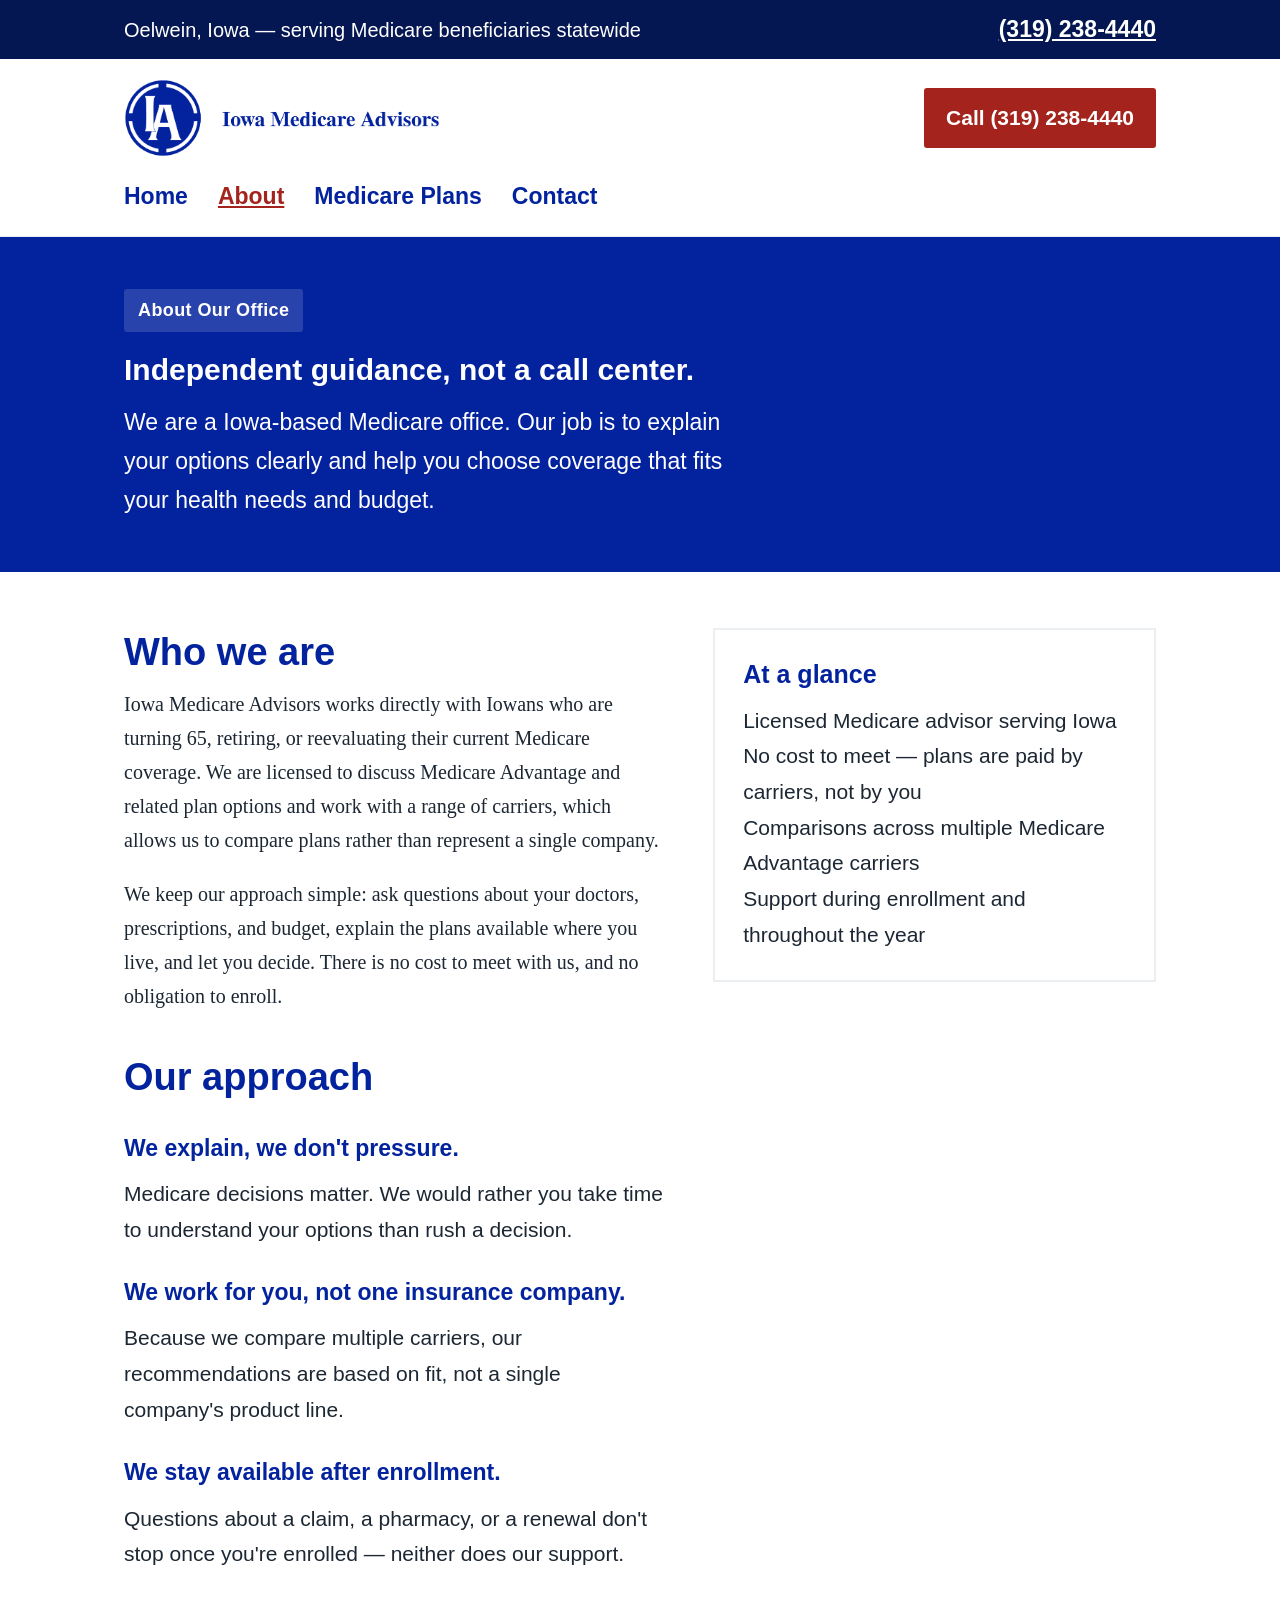
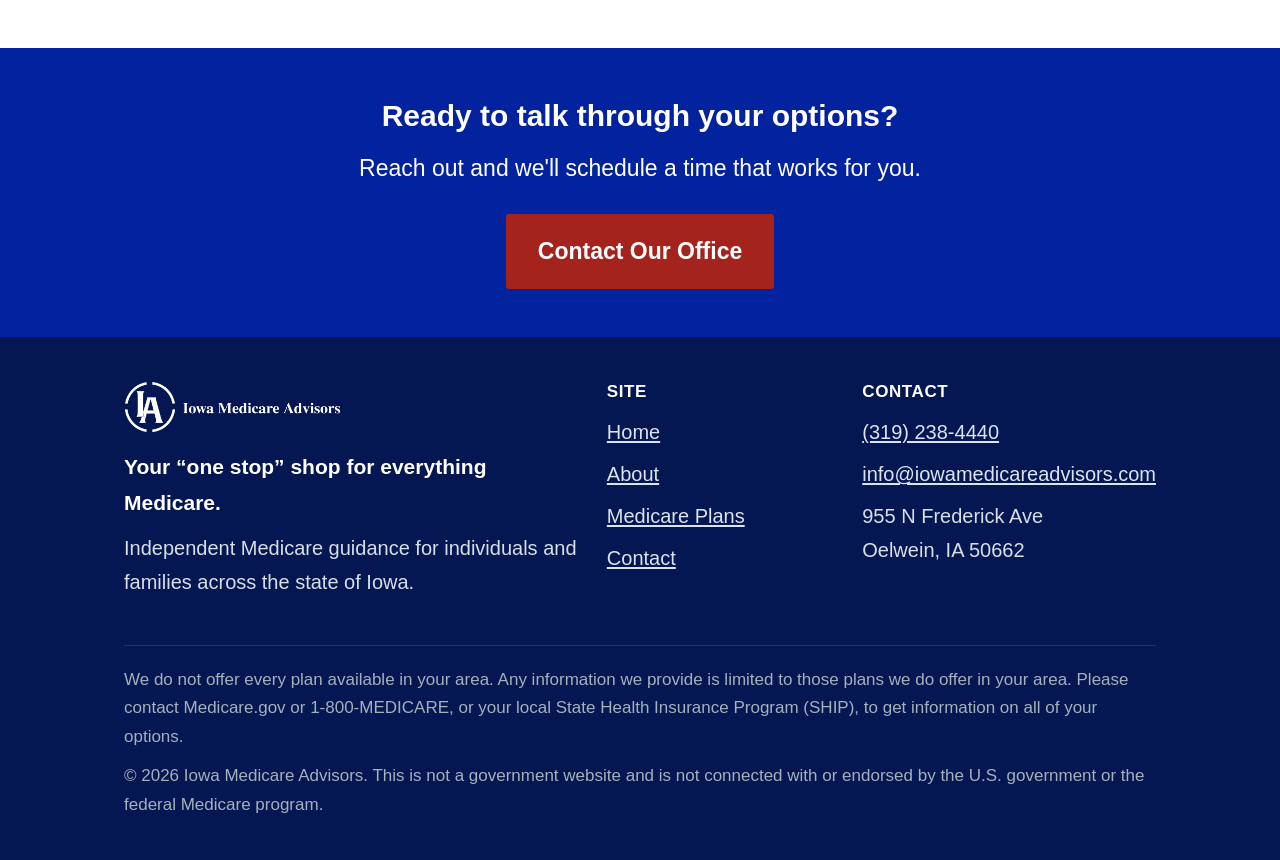
==== about.html @ b6f13267 "Add files via upload" ====
<!DOCTYPE html>
<html lang="en">
<head>
<meta charset="UTF-8">
<meta name="viewport" content="width=device-width, initial-scale=1.0">
<title>About | Iowa Medicare Advisors</title>
<meta name="description" content="Learn about Iowa Medicare Advisors — independent, licensed Medicare guidance for Iowans.">
<link rel="stylesheet" href="css/style.css">
<link rel="icon" type="image/png" href="images/logo-icon-blue.png">
</head>
<body>
<a class="skip-link" href="#main">Skip to main content</a>

<div class="topbar">
  <div class="container">
    <span>Oelwein, Iowa &mdash; serving Medicare beneficiaries statewide</span>
    <span><a href="tel:+13192384440">(319) 238-4440</a></span>
  </div>
</div>

<header class="site-header">
  <div class="container">
    <a class="brand" href="index.html"><img src="images/logo-horizontal-blue.png" alt="Iowa Medicare Advisors" class="brand-logo" width="1758" height="434"></a>
    <a class="call-now" href="tel:+13192384440">Call (319) 238-4440</a>
    <button class="nav-toggle" aria-label="Toggle navigation">Menu</button>
    <nav class="main-nav">
      <ul>
        <li><a href="index.html">Home</a></li>
        <li><a href="about.html" aria-current="page">About</a></li>
        <li><a href="plans.html">Medicare Plans</a></li>
        <li><a href="contact.html">Contact</a></li>
      </ul>
    </nav>
  </div>
</header>

<section id="main" class="page-hero">
  <div class="container">
    <span class="badge">About Our Office</span>
    <h1>Independent guidance, not a call center.</h1>
    <p>We are a Iowa-based Medicare office. Our job is to explain your options clearly and help you choose coverage that fits your health needs and budget.</p>
  </div>
</section>

<section>
  <div class="container two-col">
    <div>
      <h2 class="section-title">Who we are</h2>
      <p>Iowa Medicare Advisors works directly with Iowans who are turning 65, retiring, or reevaluating their current Medicare coverage. We are licensed to discuss Medicare Advantage and related plan options and work with a range of carriers, which allows us to compare plans rather than represent a single company.</p>
      <p>We keep our approach simple: ask questions about your doctors, prescriptions, and budget, explain the plans available where you live, and let you decide. There is no cost to meet with us, and no obligation to enroll.</p>
      <h2 class="section-title" style="margin-top: 40px;">Our approach</h2>
      <dl class="faq">
        <dt>We explain, we don't pressure.</dt>
        <dd>Medicare decisions matter. We would rather you take time to understand your options than rush a decision.</dd>
        <dt>We work for you, not one insurance company.</dt>
        <dd>Because we compare multiple carriers, our recommendations are based on fit, not a single company's product line.</dd>
        <dt>We stay available after enrollment.</dt>
        <dd>Questions about a claim, a pharmacy, or a renewal don't stop once you're enrolled — neither does our support.</dd>
      </dl>
    </div>
    <div class="card">
      <h3>At a glance</h3>
      <p>Licensed Medicare advisor serving Iowa</p>
      <p>No cost to meet — plans are paid by carriers, not by you</p>
      <p>Comparisons across multiple Medicare Advantage carriers</p>
      <p>Support during enrollment and throughout the year</p>
    </div>
  </div>
</section>

<section class="callout">
  <div class="container">
    <h2>Ready to talk through your options?</h2>
    <p>Reach out and we'll schedule a time that works for you.</p>
    <a class="btn btn-primary" href="contact.html">Contact Our Office</a>
  </div>
</section>

<footer class="site-footer">
  <div class="container">
    <div class="foot-cols">
      <div>
        <img src="images/logo-horizontal-white.png" alt="Iowa Medicare Advisors" class="footer-logo" width="1661" height="398">
        <p class="footer-tagline">Your &ldquo;one stop&rdquo; shop for everything Medicare.</p>
        <p>Independent Medicare guidance for individuals and families across the state of Iowa.</p>
      </div>
      <div>
        <h4>Site</h4>
        <ul>
          <li><a href="index.html">Home</a></li>
          <li><a href="about.html">About</a></li>
          <li><a href="plans.html">Medicare Plans</a></li>
          <li><a href="contact.html">Contact</a></li>
        </ul>
      </div>
      <div>
        <h4>Contact</h4>
        <ul>
          <li><a href="tel:+13192384440">(319) 238-4440</a></li>
          <li><a href="mailto:info@iowamedicareadvisors.com">info@iowamedicareadvisors.com</a></li>
          <li><address>955 N Frederick Ave<br>Oelwein, IA 50662</address></li>
        </ul>
      </div>
    </div>
    <div class="disclaimer">
      <p>We do not offer every plan available in your area. Any information we provide is limited to those plans we do offer in your area. Please contact Medicare.gov or 1-800-MEDICARE, or your local State Health Insurance Program (SHIP), to get information on all of your options.</p>
      <p>&copy; 2026 Iowa Medicare Advisors. This is not a government website and is not connected with or endorsed by the U.S. government or the federal Medicare program.</p>
    </div>
  </div>
</footer>

<script src="js/main.js"></script>
</body>
</html>
---- css/style.css ----
/* Iowa Medicare Advisors — base styles */

:root {
  --navy: #03229e;
  --navy-dark: #041752;
  --blue: #2547c4;
  --red: #a4231c;
  --red-dark: #7f1b16;
  --gray-50: #f7f8fa;
  --gray-100: #eceff2;
  --gray-300: #cfd6dd;
  --gray-600: #5b6b78;
  --text: #1c2733;
  --max-width: 1080px;
}

* {
  box-sizing: border-box;
}

html {
  scroll-behavior: smooth;
  font-size: 20px;
}

body {
  margin: 0;
  font-family: "Georgia", "Cambria", "Times New Roman", serif;
  color: var(--text);
  background: #ffffff;
  line-height: 1.7;
}

h1, h2, h3, h4 {
  font-family: "Helvetica Neue", Arial, sans-serif;
  color: var(--navy);
  line-height: 1.3;
  margin-top: 0;
}

a {
  color: var(--blue);
  text-underline-offset: 2px;
}

p {
  margin-top: 0;
}

/* Addresses read as plain text, not italics — italics hurt legibility */
address {
  font-style: normal;
  margin: 0;
}

/* Visible focus ring for keyboard users. Thick and high-contrast on purpose. */
a:focus-visible,
button:focus-visible,
input:focus-visible,
textarea:focus-visible {
  outline: 4px solid var(--red);
  outline-offset: 2px;
}

/* Skip link — hidden until focused, then anchored top-left */
.skip-link {
  position: absolute;
  left: -9999px;
  top: 0;
  background: var(--red);
  color: #fff;
  font-family: "Helvetica Neue", Arial, sans-serif;
  font-weight: 700;
  font-size: 1.1rem;
  padding: 14px 24px;
  z-index: 100;
  text-decoration: none;
}

.skip-link:focus {
  left: 0;
}

/* Respect users who ask for less motion */
@media (prefers-reduced-motion: reduce) {
  html {
    scroll-behavior: auto;
  }
  *,
  *::before,
  *::after {
    animation-duration: 0.01ms !important;
    animation-iteration-count: 1 !important;
    transition-duration: 0.01ms !important;
  }
}

img {
  max-width: 100%;
}

.container {
  max-width: var(--max-width);
  margin: 0 auto;
  padding: 0 24px;
}

/* Top bar */
.topbar {
  background: var(--navy-dark);
  color: #ffffff;
  font-family: "Helvetica Neue", Arial, sans-serif;
  font-size: 1rem;
}

.topbar .container {
  display: flex;
  justify-content: space-between;
  align-items: center;
  padding-top: 10px;
  padding-bottom: 10px;
  flex-wrap: wrap;
  gap: 8px;
}

.topbar a {
  color: #ffffff;
  text-decoration: underline;
  font-weight: 700;
  font-size: 1.15rem;
}

.topbar a:hover {
  color: #9db4f0;
}

/* Header / nav */
header.site-header {
  background: #ffffff;
  border-bottom: 1px solid var(--gray-100);
}

.site-header .container {
  display: flex;
  justify-content: space-between;
  align-items: center;
  padding-top: 20px;
  padding-bottom: 20px;
  gap: 20px;
  flex-wrap: wrap;
}

.brand {
  display: inline-flex;
  align-items: center;
  text-decoration: none;
}

.brand-logo {
  height: 78px;
  width: auto;
  display: block;
}

nav.main-nav ul {
  list-style: none;
  display: flex;
  gap: 30px;
  margin: 0;
  padding: 0;
  font-family: "Helvetica Neue", Arial, sans-serif;
  font-size: 1.15rem;
}

nav.main-nav a {
  color: var(--navy);
  text-decoration: none;
  font-weight: 600;
}

nav.main-nav a:hover,
nav.main-nav a[aria-current="page"] {
  color: var(--red);
  text-decoration: underline;
}

.nav-toggle {
  display: none;
}

.call-now {
  display: inline-block;
  font-family: "Helvetica Neue", Arial, sans-serif;
  font-weight: 700;
  font-size: 1.05rem;
  background: var(--red);
  color: #fff !important;
  text-decoration: none !important;
  padding: 12px 22px;
  border-radius: 3px;
}

.call-now:hover {
  background: var(--red-dark);
}

/* Hero */
.hero {
  background: linear-gradient(180deg, var(--navy) 0%, var(--blue) 100%);
  color: #fff;
  padding: 72px 0;
}

.hero .container > * {
  max-width: 760px;
}

.hero h1 {
  color: #fff;
  font-size: 2.6rem;
  margin-bottom: 20px;
}

.hero p.tagline {
  font-family: "Helvetica Neue", Arial, sans-serif;
  font-size: 1.4rem;
  font-weight: 700;
  color: #ffffff;
  line-height: 1.4;
  margin-bottom: 18px;
  padding-left: 18px;
  border-left: 5px solid var(--red);
}

.hero p.lede {
  font-family: "Helvetica Neue", Arial, sans-serif;
  font-size: 1.25rem;
  color: #ffffff;
  margin-bottom: 32px;
}

.btn {
  display: inline-block;
  font-family: "Helvetica Neue", Arial, sans-serif;
  font-weight: 700;
  font-size: 1.15rem;
  text-decoration: none;
  padding: 16px 30px;
  border-radius: 3px;
  border: 2px solid transparent;
}

.btn-primary {
  background: var(--red);
  color: #fff;
}

.btn-primary:hover {
  background: var(--red-dark);
}

.btn-outline {
  background: transparent;
  color: #fff;
  border-color: #ffffff;
  margin-left: 12px;
}

.btn-outline:hover {
  background: rgba(255,255,255,0.12);
}

/* Sections */
section {
  padding: 56px 0;
}

section.alt {
  background: var(--gray-50);
}

.section-title {
  font-size: 1.9rem;
  margin-bottom: 10px;
}

.section-intro {
  font-family: "Helvetica Neue", Arial, sans-serif;
  font-size: 1.1rem;
  color: var(--text);
  max-width: 680px;
  margin-bottom: 36px;
}

/* Grid of cards */
.grid {
  display: grid;
  grid-template-columns: repeat(auto-fit, minmax(260px, 1fr));
  gap: 28px;
}

.card {
  border: 2px solid var(--gray-100);
  padding: 28px;
  background: #fff;
}

.card h3 {
  font-size: 1.25rem;
  margin-bottom: 12px;
}

.card p {
  font-family: "Helvetica Neue", Arial, sans-serif;
  font-size: 1.05rem;
  color: var(--text);
  margin-bottom: 0;
}

/* Two column */
.two-col {
  display: grid;
  grid-template-columns: 1.1fr 0.9fr;
  gap: 48px;
  align-items: start;
}

/* Steps list */
.steps {
  list-style: none;
  margin: 0;
  padding: 0;
}

.steps li {
  display: flex;
  gap: 18px;
  margin-bottom: 22px;
}

.steps .num {
  font-family: "Helvetica Neue", Arial, sans-serif;
  font-weight: 700;
  color: var(--red);
  font-size: 1.6rem;
  min-width: 40px;
}

.steps h4 {
  margin-bottom: 6px;
  font-size: 1.2rem;
}

.steps p {
  font-family: "Helvetica Neue", Arial, sans-serif;
  font-size: 1.05rem;
  color: var(--text);
  margin: 0;
}

/* Callout */
.callout {
  background: var(--navy);
  color: #fff;
  text-align: center;
  padding: 48px 0;
}

.callout h2 {
  color: #fff;
  margin-bottom: 14px;
}

.callout p {
  font-family: "Helvetica Neue", Arial, sans-serif;
  font-size: 1.15rem;
  color: #ffffff;
  margin-bottom: 26px;
}

/* Contact */
.contact-grid {
  display: grid;
  grid-template-columns: 1fr 1fr;
  gap: 48px;
}

.contact-info dt {
  font-family: "Helvetica Neue", Arial, sans-serif;
  font-weight: 700;
  color: var(--navy);
  margin-top: 22px;
  font-size: 1rem;
  text-transform: uppercase;
  letter-spacing: 0.5px;
}

.contact-info dd {
  margin: 6px 0 0;
  font-family: "Helvetica Neue", Arial, sans-serif;
  font-size: 1.2rem;
}

.contact-info a {
  font-weight: 700;
}

/* "Get directions" — its own line, generous tap target */
.map-link {
  display: inline-block;
  margin-top: 8px;
  padding: 10px 0;
  font-size: 1.1rem;
}

form.contact-form {
  font-family: "Helvetica Neue", Arial, sans-serif;
}

form.contact-form label {
  display: block;
  font-size: 1.05rem;
  font-weight: 700;
  color: var(--navy);
  margin-bottom: 8px;
}

form.contact-form input,
form.contact-form textarea {
  width: 100%;
  padding: 14px 14px;
  border: 2px solid var(--gray-300);
  font-family: inherit;
  font-size: 1.1rem;
  margin-bottom: 22px;
}

form.contact-form button {
  font-family: inherit;
  font-weight: 700;
  font-size: 1.15rem;
  background: var(--navy);
  color: #fff;
  border: none;
  padding: 16px 30px;
  cursor: pointer;
  width: 100%;
}

form.contact-form button:hover {
  background: var(--blue);
}

.form-note {
  font-size: 0.95rem;
  color: var(--gray-600);
  margin-top: -10px;
  margin-bottom: 20px;
}

/* Footer */
footer.site-footer {
  background: var(--navy-dark);
  color: #d7dfe5;
  padding: 44px 0 30px;
  font-family: "Helvetica Neue", Arial, sans-serif;
  font-size: 1rem;
}

footer.site-footer a {
  color: #dbe4ec;
}

footer.site-footer .foot-cols {
  display: grid;
  grid-template-columns: 2fr 1fr 1fr;
  gap: 28px;
  margin-bottom: 26px;
}

footer.site-footer h4 {
  color: #fff;
  font-size: 0.85rem;
  text-transform: uppercase;
  letter-spacing: 0.6px;
  margin-bottom: 12px;
}

.footer-logo {
  height: 52px;
  width: auto;
  display: block;
  margin-bottom: 16px;
}

.footer-tagline {
  color: #ffffff;
  font-weight: 700;
  font-size: 1.05rem;
  margin-bottom: 10px;
}

footer.site-footer ul {
  list-style: none;
  margin: 0;
  padding: 0;
}

footer.site-footer li {
  margin-bottom: 8px;
}

.disclaimer {
  border-top: 1px solid rgba(255,255,255,0.12);
  padding-top: 20px;
  font-size: 0.85rem;
  color: #a4b1ba;
}

.disclaimer p {
  margin: 0 0 10px;
}

/* Utility */
.badge {
  display: inline-block;
  background: rgba(255,255,255,0.15);
  color: #fff;
  font-family: "Helvetica Neue", Arial, sans-serif;
  font-size: 0.9rem;
  font-weight: 700;
  padding: 6px 14px;
  border-radius: 3px;
  margin-bottom: 18px;
  letter-spacing: 0.4px;
}

.page-hero {
  background: var(--navy);
  color: #fff;
  padding: 52px 0;
}

.page-hero h1 {
  color: #fff;
  margin-bottom: 14px;
}

.page-hero p {
  font-family: "Helvetica Neue", Arial, sans-serif;
  font-size: 1.15rem;
  color: #ffffff;
  max-width: 640px;
  margin: 0;
}

.faq dt {
  font-family: "Helvetica Neue", Arial, sans-serif;
  font-weight: 700;
  font-size: 1.15rem;
  color: var(--navy);
  margin-top: 26px;
}

.faq dd {
  margin: 8px 0 0;
  font-family: "Helvetica Neue", Arial, sans-serif;
  font-size: 1.05rem;
  color: var(--text);
}

/* Responsive */
@media (max-width: 900px) {
  .two-col,
  .contact-grid {
    grid-template-columns: 1fr;
  }
  footer.site-footer .foot-cols {
    grid-template-columns: 1fr 1fr;
  }
}

@media (max-width: 760px) {
  .grid {
    grid-template-columns: 1fr;
  }
  nav.main-nav {
    display: none;
    width: 100%;
  }
  nav.main-nav.open {
    display: block;
  }
  nav.main-nav ul {
    flex-direction: column;
    gap: 0;
    padding: 16px 0;
  }
  nav.main-nav li {
    border-top: 1px solid var(--gray-100);
  }
  nav.main-nav a {
    display: block;
    padding: 16px 4px;
    font-size: 1.25rem;
  }
  .site-header .container {
    flex-wrap: wrap;
  }
  .brand {
    width: 100%;
  }
  .brand-logo {
    height: 56px;
    max-width: 100%;
    object-fit: contain;
    object-position: left center;
  }
  .call-now {
    width: 100%;
    text-align: center;
    box-sizing: border-box;
  }
  .nav-toggle {
    display: block;
    width: 100%;
    font-family: "Helvetica Neue", Arial, sans-serif;
    font-weight: 700;
    font-size: 1.1rem;
    background: none;
    border: 2px solid var(--navy);
    color: var(--navy);
    padding: 12px 18px;
    cursor: pointer;
    text-align: center;
  }
  .hero {
    padding: 48px 0;
  }
  .hero h1 {
    font-size: 2rem;
  }
  .btn {
    display: block;
    width: 100%;
    text-align: center;
  }
  .btn-outline {
    margin-left: 0;
    margin-top: 14px;
  }
  section {
    padding: 40px 0;
  }
  footer.site-footer .foot-cols {
    grid-template-columns: 1fr;
  }
  .topbar .container {
    justify-content: center;
    text-align: center;
  }
}
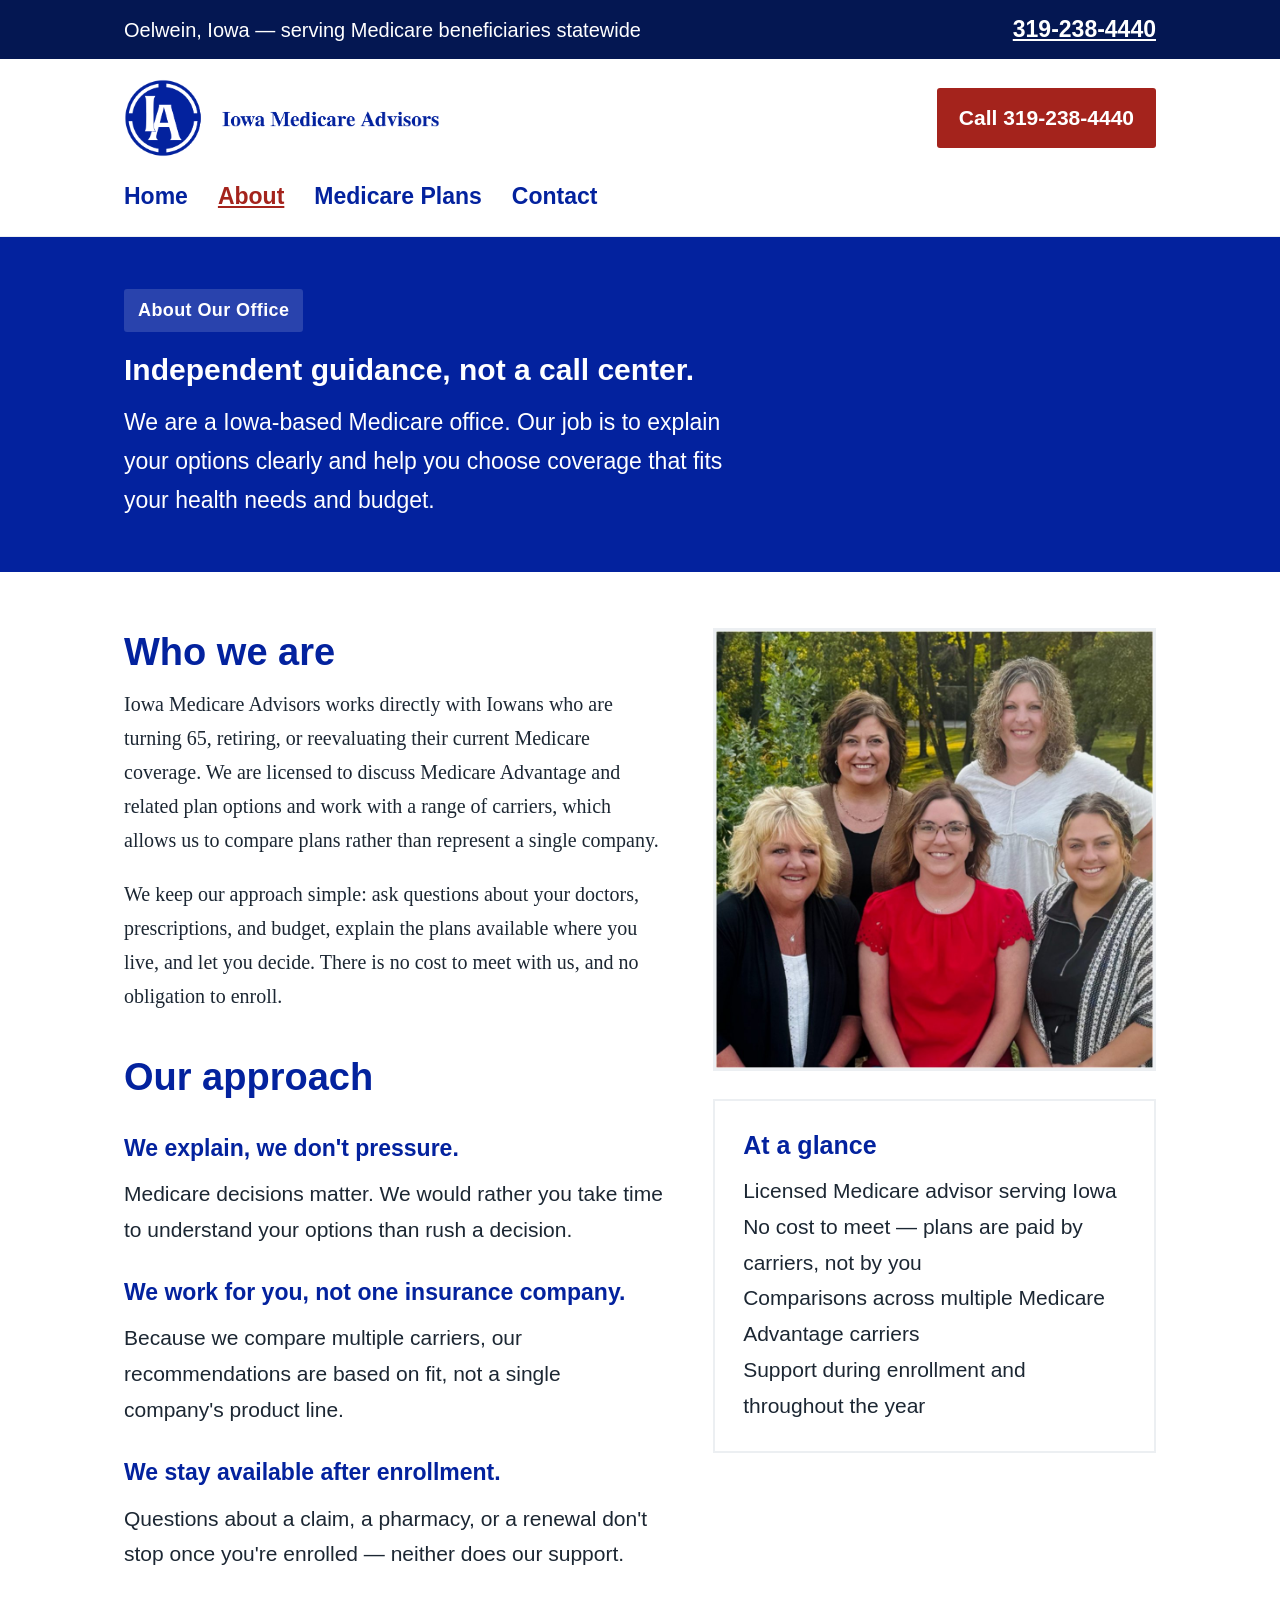
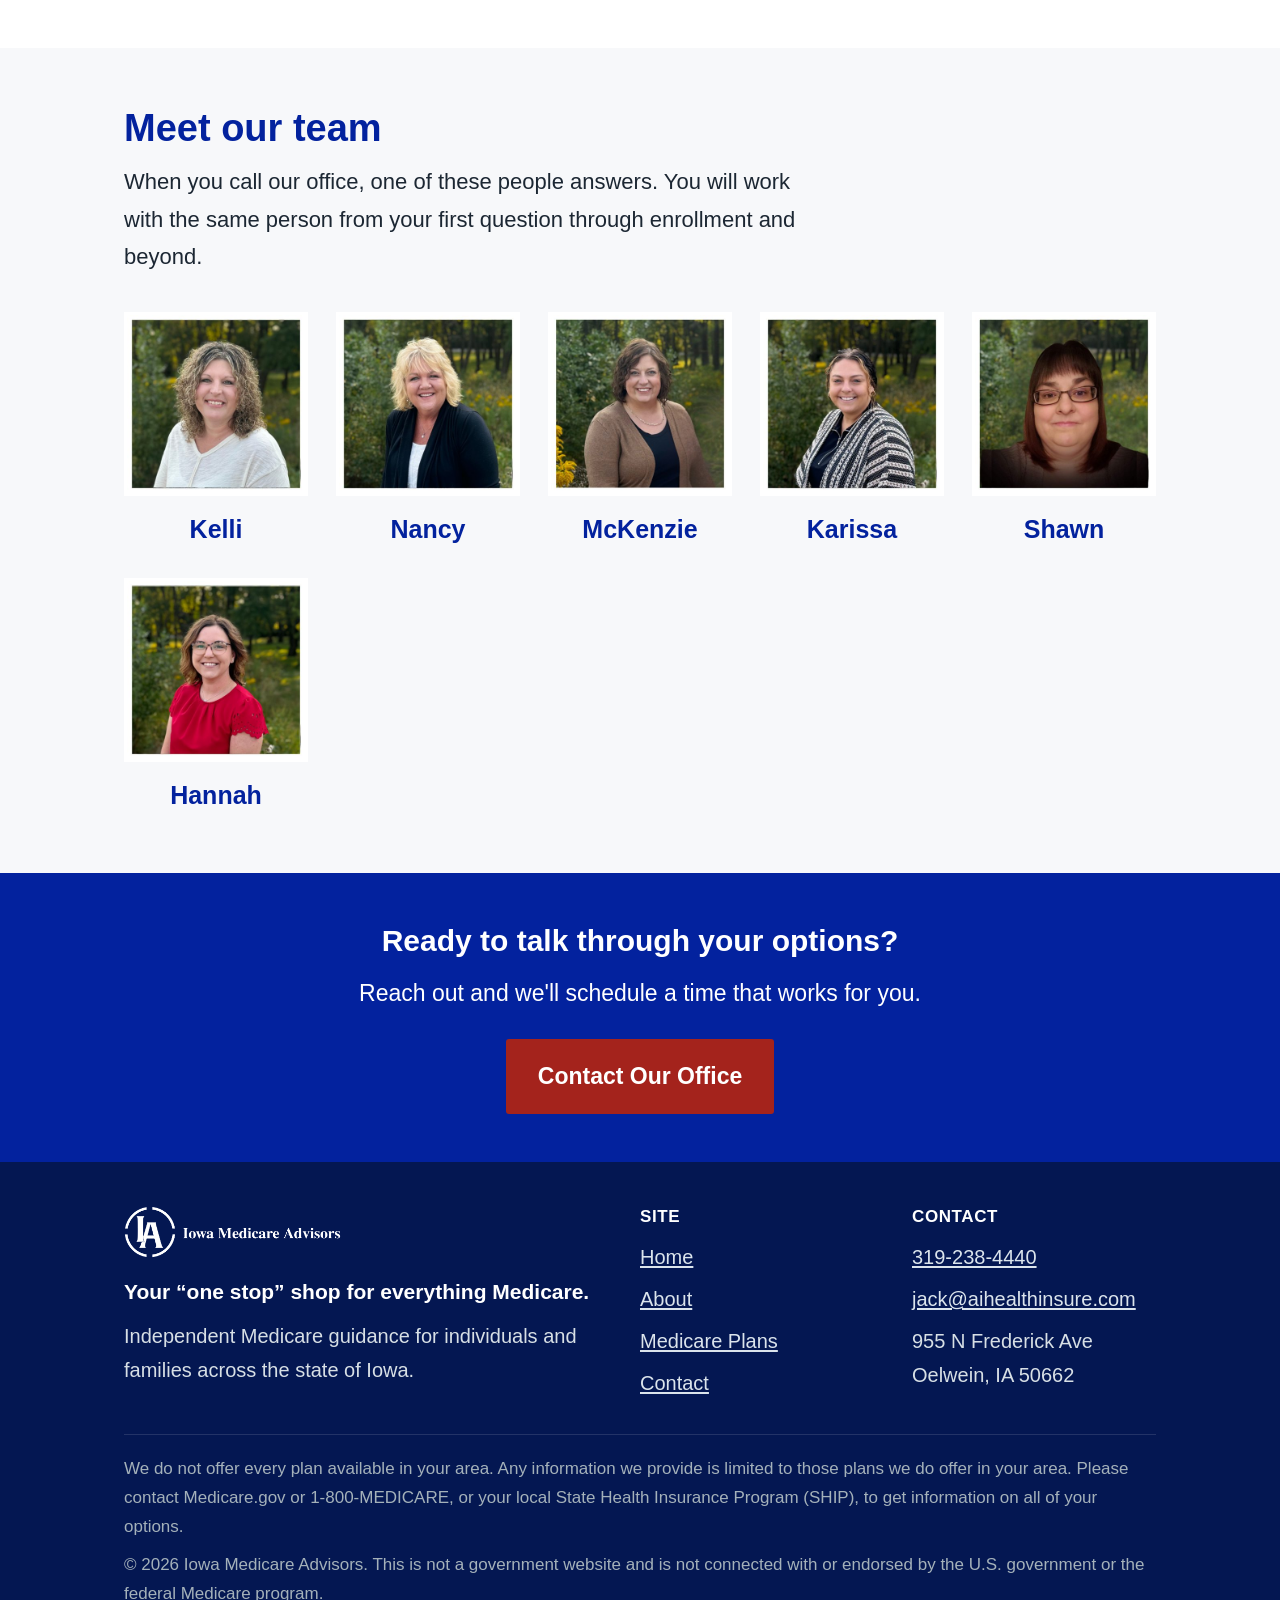
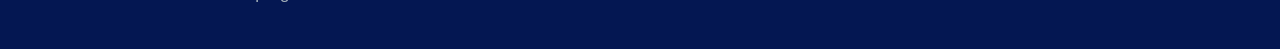
==== commit 4721d661: "Add team photos, match old-site contact formatting Carries the team photos across from the previous " ====
--- a/about.html
+++ b/about.html
@@ -14,14 +14,14 @@
 <div class="topbar">
   <div class="container">
     <span>Oelwein, Iowa &mdash; serving Medicare beneficiaries statewide</span>
-    <span><a href="tel:+13192384440">(319) 238-4440</a></span>
+    <span><a href="tel:+13192384440">319-238-4440</a></span>
   </div>
 </div>
 
 <header class="site-header">
   <div class="container">
     <a class="brand" href="index.html"><img src="images/logo-horizontal-blue.png" alt="Iowa Medicare Advisors" class="brand-logo" width="1758" height="434"></a>
-    <a class="call-now" href="tel:+13192384440">Call (319) 238-4440</a>
+    <a class="call-now" href="tel:+13192384440">Call 319-238-4440</a>
     <button class="nav-toggle" aria-label="Toggle navigation">Menu</button>
     <nav class="main-nav">
       <ul>
@@ -58,13 +58,49 @@
         <dd>Questions about a claim, a pharmacy, or a renewal don't stop once you're enrolled — neither does our support.</dd>
       </dl>
     </div>
-    <div class="card">
-      <h3>At a glance</h3>
-      <p>Licensed Medicare advisor serving Iowa</p>
-      <p>No cost to meet — plans are paid by carriers, not by you</p>
-      <p>Comparisons across multiple Medicare Advantage carriers</p>
-      <p>Support during enrollment and throughout the year</p>
+    <div>
+      <img src="images/team/team-group.jpg" alt="The Iowa Medicare Advisors team" class="team-group-photo" width="1000" height="1000">
+      <div class="card">
+        <h3>At a glance</h3>
+        <p>Licensed Medicare advisor serving Iowa</p>
+        <p>No cost to meet — plans are paid by carriers, not by you</p>
+        <p>Comparisons across multiple Medicare Advantage carriers</p>
+        <p>Support during enrollment and throughout the year</p>
+      </div>
     </div>
+  </div>
+</section>
+
+<section class="alt">
+  <div class="container">
+    <h2 class="section-title">Meet our team</h2>
+    <p class="section-intro">When you call our office, one of these people answers. You will work with the same person from your first question through enrollment and beyond.</p>
+    <ul class="team-grid">
+      <li>
+        <img src="images/team/team-kelli.jpg" alt="Kelli" width="440" height="440" loading="lazy">
+        <span class="team-name">Kelli</span>
+      </li>
+      <li>
+        <img src="images/team/team-nancy.jpg" alt="Nancy" width="440" height="440" loading="lazy">
+        <span class="team-name">Nancy</span>
+      </li>
+      <li>
+        <img src="images/team/team-mckenzie.jpg" alt="McKenzie" width="440" height="440" loading="lazy">
+        <span class="team-name">McKenzie</span>
+      </li>
+      <li>
+        <img src="images/team/team-karissa.jpg" alt="Karissa" width="440" height="440" loading="lazy">
+        <span class="team-name">Karissa</span>
+      </li>
+      <li>
+        <img src="images/team/team-shawn.jpg" alt="Shawn" width="440" height="440" loading="lazy">
+        <span class="team-name">Shawn</span>
+      </li>
+      <li>
+        <img src="images/team/team-hannah.jpg" alt="Hannah" width="440" height="440" loading="lazy">
+        <span class="team-name">Hannah</span>
+      </li>
+    </ul>
   </div>
 </section>
 
@@ -96,8 +132,8 @@
       <div>
         <h4>Contact</h4>
         <ul>
-          <li><a href="tel:+13192384440">(319) 238-4440</a></li>
-          <li><a href="mailto:info@iowamedicareadvisors.com">info@iowamedicareadvisors.com</a></li>
+          <li><a href="tel:+13192384440">319-238-4440</a></li>
+          <li><a href="mailto:jack@aihealthinsure.com">jack@aihealthinsure.com</a></li>
           <li><address>955 N Frederick Ave<br>Oelwein, IA 50662</address></li>
         </ul>
       </div>
--- a/css/style.css
+++ b/css/style.css
@@ -358,6 +358,44 @@
   margin: 0;
 }
 
+/* Team photos */
+.team-group-photo {
+  width: 100%;
+  height: auto;
+  display: block;
+  border: 3px solid var(--gray-100);
+  margin-bottom: 28px;
+}
+
+.team-grid {
+  list-style: none;
+  margin: 0;
+  padding: 0;
+  display: grid;
+  grid-template-columns: repeat(auto-fit, minmax(180px, 1fr));
+  gap: 28px;
+}
+
+.team-grid li {
+  text-align: center;
+}
+
+.team-grid img {
+  width: 100%;
+  height: auto;
+  display: block;
+  border: 3px solid #fff;
+  margin-bottom: 12px;
+}
+
+.team-name {
+  display: block;
+  font-family: "Helvetica Neue", Arial, sans-serif;
+  font-weight: 700;
+  font-size: 1.25rem;
+  color: var(--navy);
+}
+
 /* Callout */
 .callout {
   background: var(--navy);
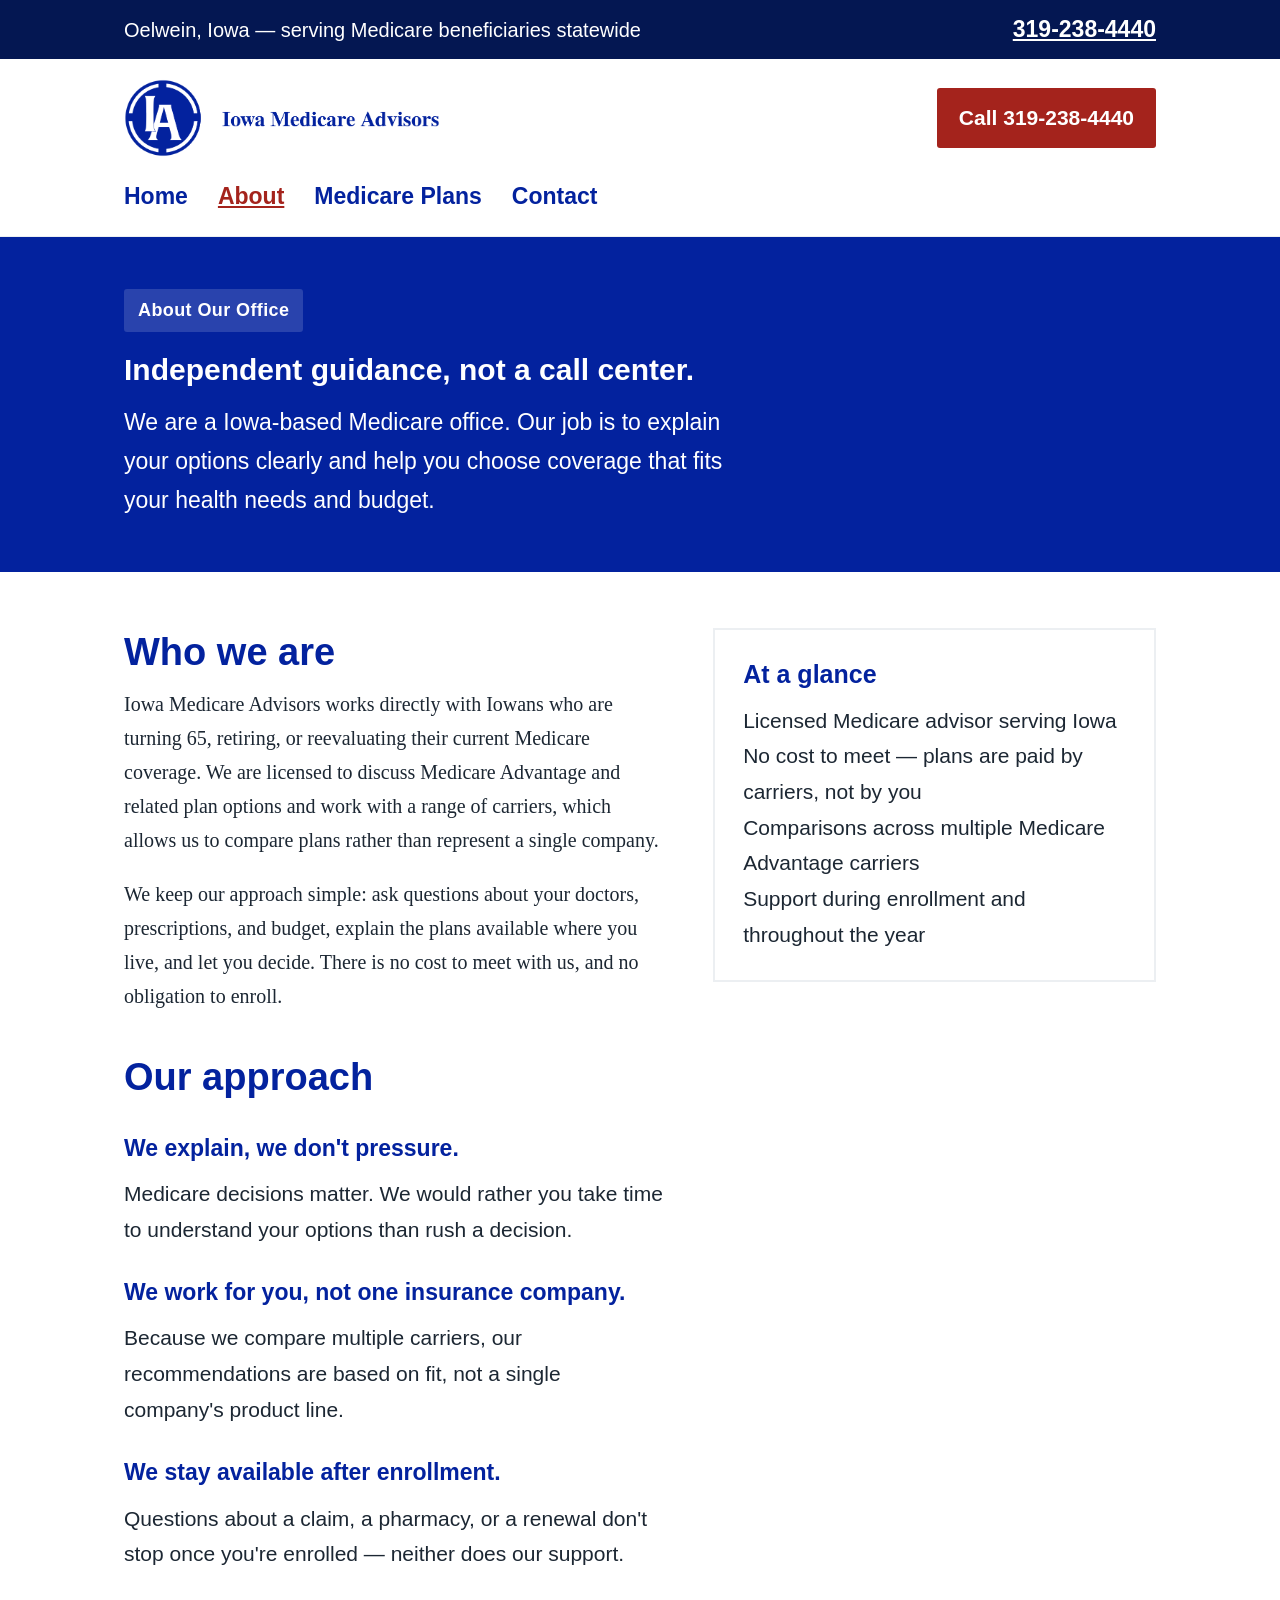
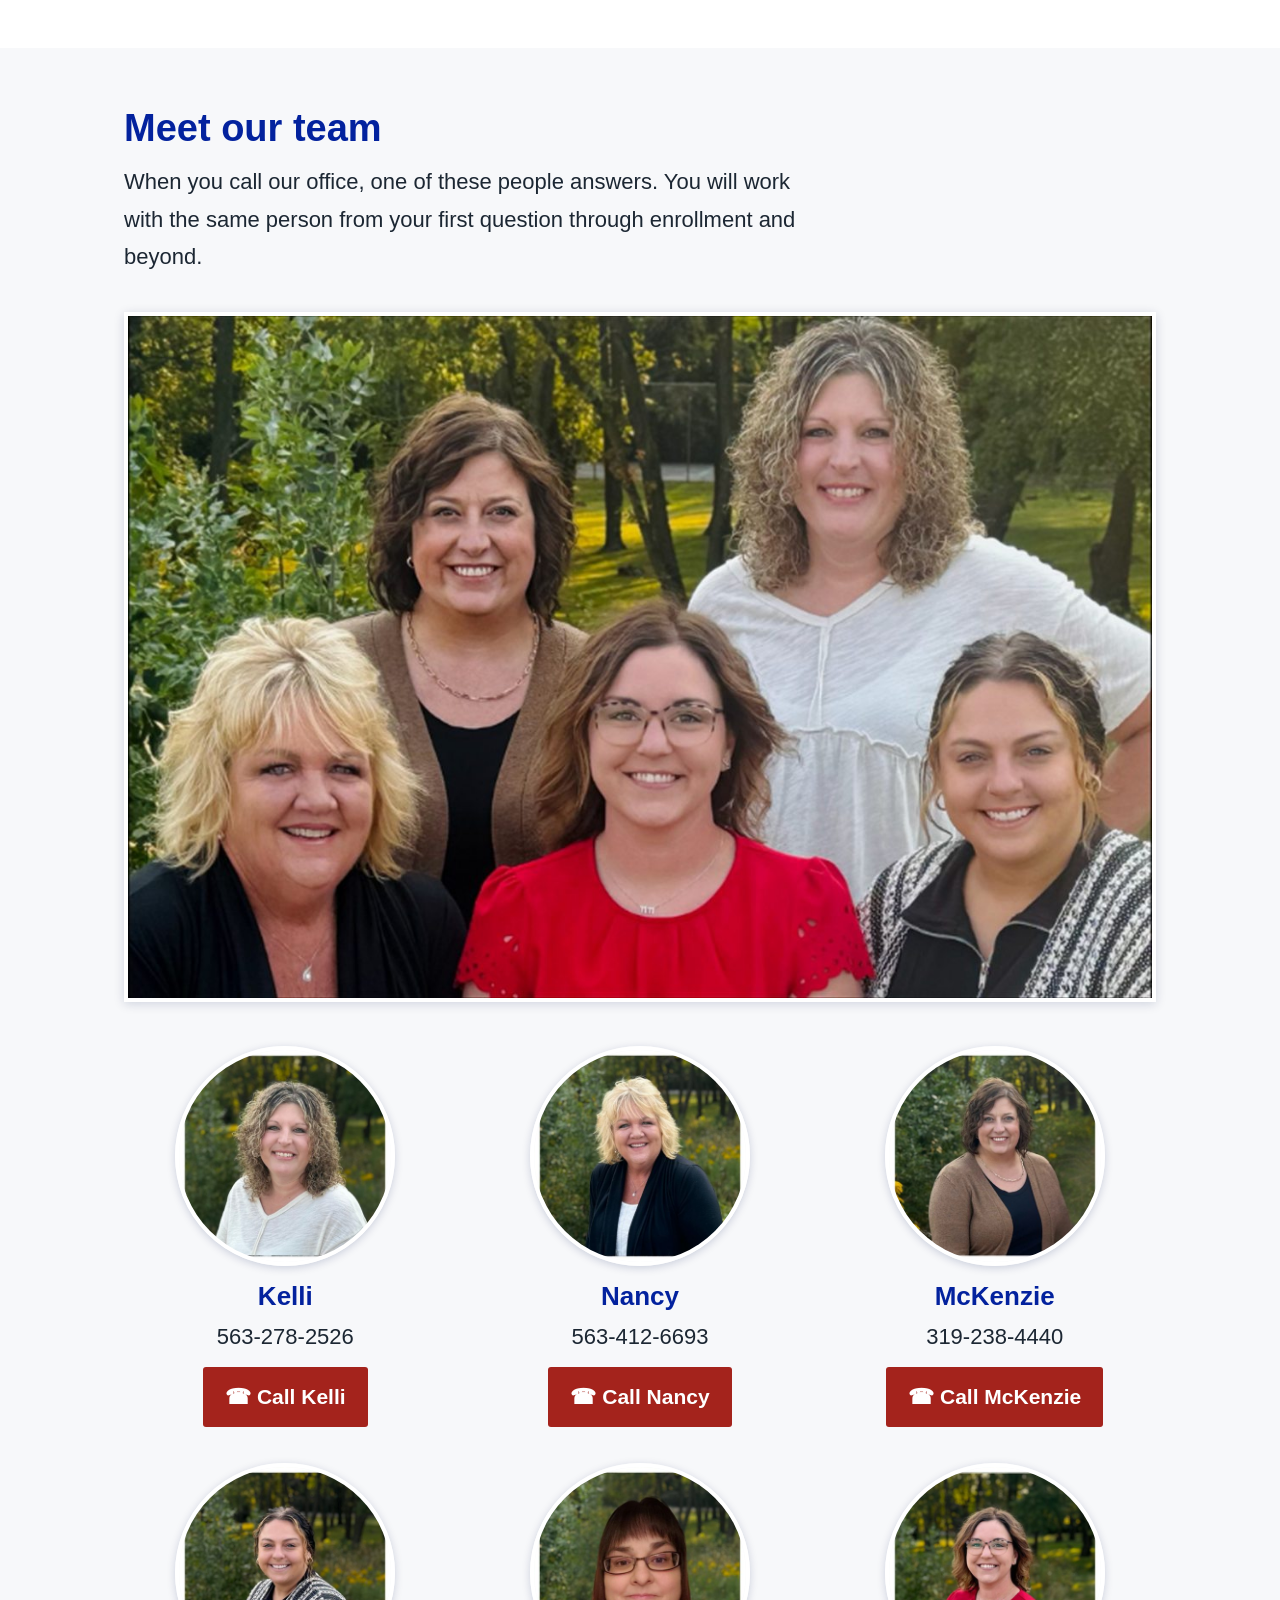
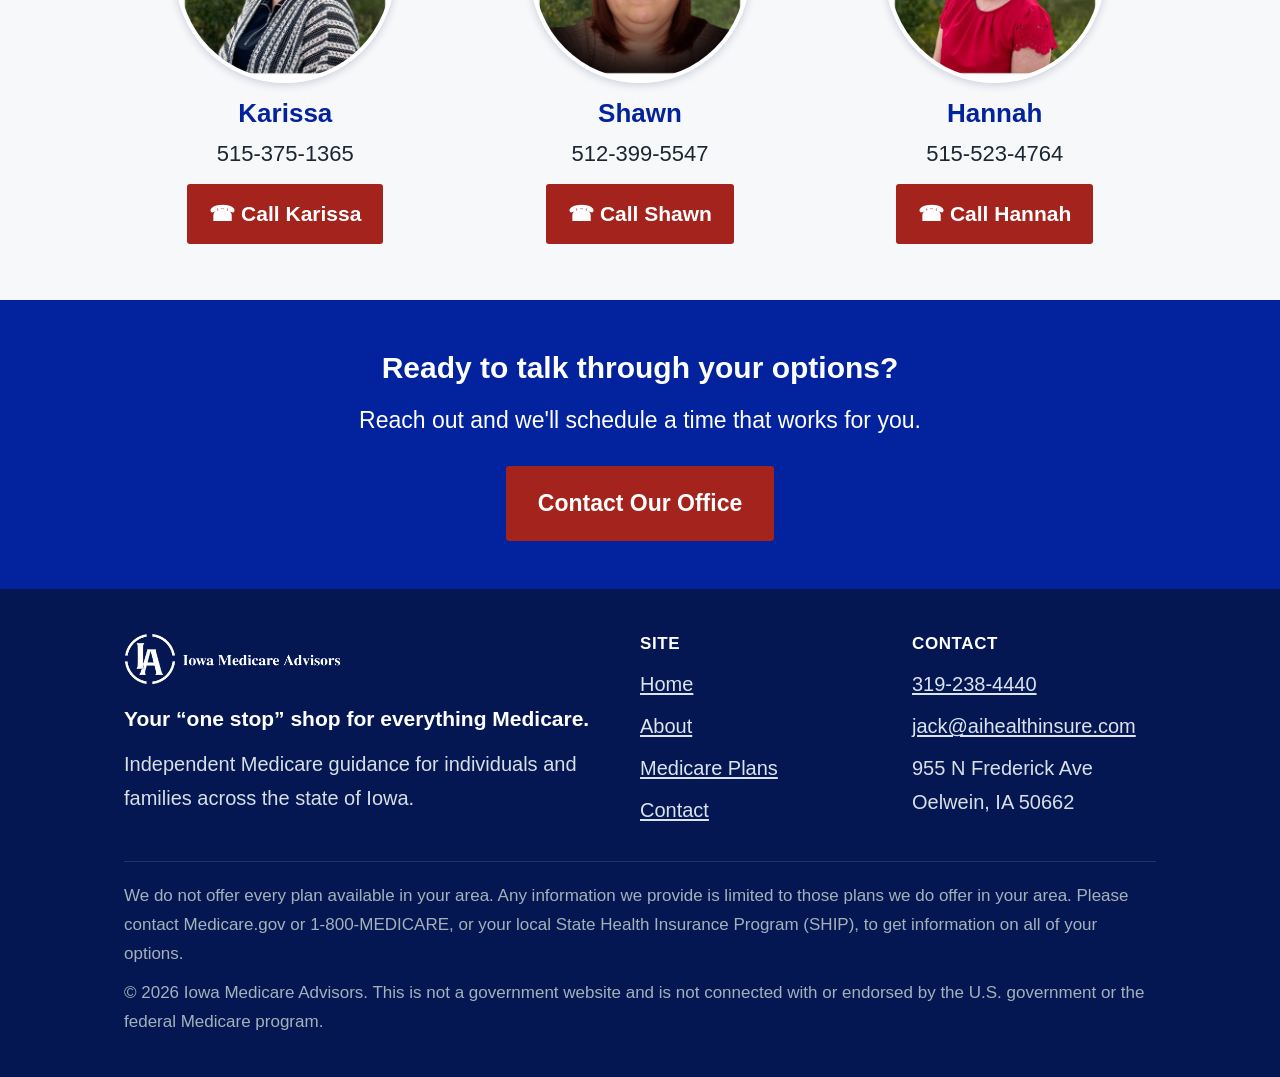
==== commit 302663b9: "Rework team section layout and add per-agent phone numbers The team section copied the old site's ar" ====
--- a/about.html
+++ b/about.html
@@ -58,15 +58,12 @@
         <dd>Questions about a claim, a pharmacy, or a renewal don't stop once you're enrolled — neither does our support.</dd>
       </dl>
     </div>
-    <div>
-      <img src="images/team/team-group.jpg" alt="The Iowa Medicare Advisors team" class="team-group-photo" width="1000" height="1000">
-      <div class="card">
-        <h3>At a glance</h3>
-        <p>Licensed Medicare advisor serving Iowa</p>
-        <p>No cost to meet — plans are paid by carriers, not by you</p>
-        <p>Comparisons across multiple Medicare Advantage carriers</p>
-        <p>Support during enrollment and throughout the year</p>
-      </div>
+    <div class="card">
+      <h3>At a glance</h3>
+      <p>Licensed Medicare advisor serving Iowa</p>
+      <p>No cost to meet — plans are paid by carriers, not by you</p>
+      <p>Comparisons across multiple Medicare Advantage carriers</p>
+      <p>Support during enrollment and throughout the year</p>
     </div>
   </div>
 </section>
@@ -75,30 +72,43 @@
   <div class="container">
     <h2 class="section-title">Meet our team</h2>
     <p class="section-intro">When you call our office, one of these people answers. You will work with the same person from your first question through enrollment and beyond.</p>
+    <img src="images/team/team-group.jpg" alt="The Iowa Medicare Advisors team" class="team-group-photo" width="1200" height="800">
     <ul class="team-grid">
       <li>
         <img src="images/team/team-kelli.jpg" alt="Kelli" width="440" height="440" loading="lazy">
         <span class="team-name">Kelli</span>
+        <span class="team-phone">563-278-2526</span>
+        <a class="team-call" href="tel:+15632782526"><span aria-hidden="true">&#9742;</span> Call Kelli</a>
       </li>
       <li>
         <img src="images/team/team-nancy.jpg" alt="Nancy" width="440" height="440" loading="lazy">
         <span class="team-name">Nancy</span>
+        <span class="team-phone">563-412-6693</span>
+        <a class="team-call" href="tel:+15634126693"><span aria-hidden="true">&#9742;</span> Call Nancy</a>
       </li>
       <li>
         <img src="images/team/team-mckenzie.jpg" alt="McKenzie" width="440" height="440" loading="lazy">
         <span class="team-name">McKenzie</span>
+        <span class="team-phone">319-238-4440</span>
+        <a class="team-call" href="tel:+13192384440"><span aria-hidden="true">&#9742;</span> Call McKenzie</a>
       </li>
       <li>
         <img src="images/team/team-karissa.jpg" alt="Karissa" width="440" height="440" loading="lazy">
         <span class="team-name">Karissa</span>
+        <span class="team-phone">515-375-1365</span>
+        <a class="team-call" href="tel:+15153751365"><span aria-hidden="true">&#9742;</span> Call Karissa</a>
       </li>
       <li>
         <img src="images/team/team-shawn.jpg" alt="Shawn" width="440" height="440" loading="lazy">
         <span class="team-name">Shawn</span>
+        <span class="team-phone">512-399-5547</span>
+        <a class="team-call" href="tel:+15123995547"><span aria-hidden="true">&#9742;</span> Call Shawn</a>
       </li>
       <li>
         <img src="images/team/team-hannah.jpg" alt="Hannah" width="440" height="440" loading="lazy">
         <span class="team-name">Hannah</span>
+        <span class="team-phone">515-523-4764</span>
+        <a class="team-call" href="tel:+15155234764"><span aria-hidden="true">&#9742;</span> Call Hannah</a>
       </li>
     </ul>
   </div>
--- a/css/style.css
+++ b/css/style.css
@@ -363,37 +363,75 @@
   width: 100%;
   height: auto;
   display: block;
-  border: 3px solid var(--gray-100);
-  margin-bottom: 28px;
-}
-
+  border: 4px solid #fff;
+  box-shadow: 0 2px 10px rgba(4, 23, 82, 0.16);
+  margin-bottom: 44px;
+}
+
+/* Fixed 3 columns so six people split evenly into two rows —
+   an auto-fit grid orphans the sixth person on a row of her own. */
 .team-grid {
   list-style: none;
   margin: 0;
   padding: 0;
   display: grid;
-  grid-template-columns: repeat(auto-fit, minmax(180px, 1fr));
-  gap: 28px;
+  grid-template-columns: repeat(3, 1fr);
+  gap: 36px 32px;
 }
 
 .team-grid li {
   text-align: center;
 }
 
+/* height:auto is required — the width/height attributes on the <img>
+   otherwise win over aspect-ratio and render the photos stretched. */
 .team-grid img {
   width: 100%;
   height: auto;
+  aspect-ratio: 1 / 1;
+  object-fit: cover;
+  object-position: center 20%;
   display: block;
-  border: 3px solid #fff;
-  margin-bottom: 12px;
+  border-radius: 50%;
+  border: 4px solid #fff;
+  box-shadow: 0 2px 8px rgba(4, 23, 82, 0.18);
+  margin: 0 auto 14px;
+  max-width: 220px;
 }
 
 .team-name {
   display: block;
   font-family: "Helvetica Neue", Arial, sans-serif;
   font-weight: 700;
-  font-size: 1.25rem;
+  font-size: 1.3rem;
   color: var(--navy);
+  line-height: 1.3;
+}
+
+.team-phone {
+  display: block;
+  font-family: "Helvetica Neue", Arial, sans-serif;
+  font-size: 1.1rem;
+  color: var(--text);
+  margin-top: 4px;
+  margin-bottom: 12px;
+}
+
+.team-call {
+  display: inline-block;
+  font-family: "Helvetica Neue", Arial, sans-serif;
+  font-weight: 700;
+  font-size: 1.05rem;
+  background: var(--red);
+  color: #fff;
+  text-decoration: none;
+  padding: 12px 22px;
+  border-radius: 3px;
+  min-width: 160px;
+}
+
+.team-call:hover {
+  background: var(--red-dark);
 }
 
 /* Callout */
@@ -621,6 +659,22 @@
 @media (max-width: 760px) {
   .grid {
     grid-template-columns: 1fr;
+  }
+  /* Two across keeps six people in even rows on a phone */
+  .team-grid {
+    grid-template-columns: repeat(2, 1fr);
+    gap: 28px 20px;
+  }
+  .team-call {
+    min-width: 0;
+    width: 100%;
+    padding: 14px 10px;
+  }
+  .team-phone {
+    font-size: 1.05rem;
+  }
+  .team-group-photo {
+    margin-bottom: 32px;
   }
   nav.main-nav {
     display: none;
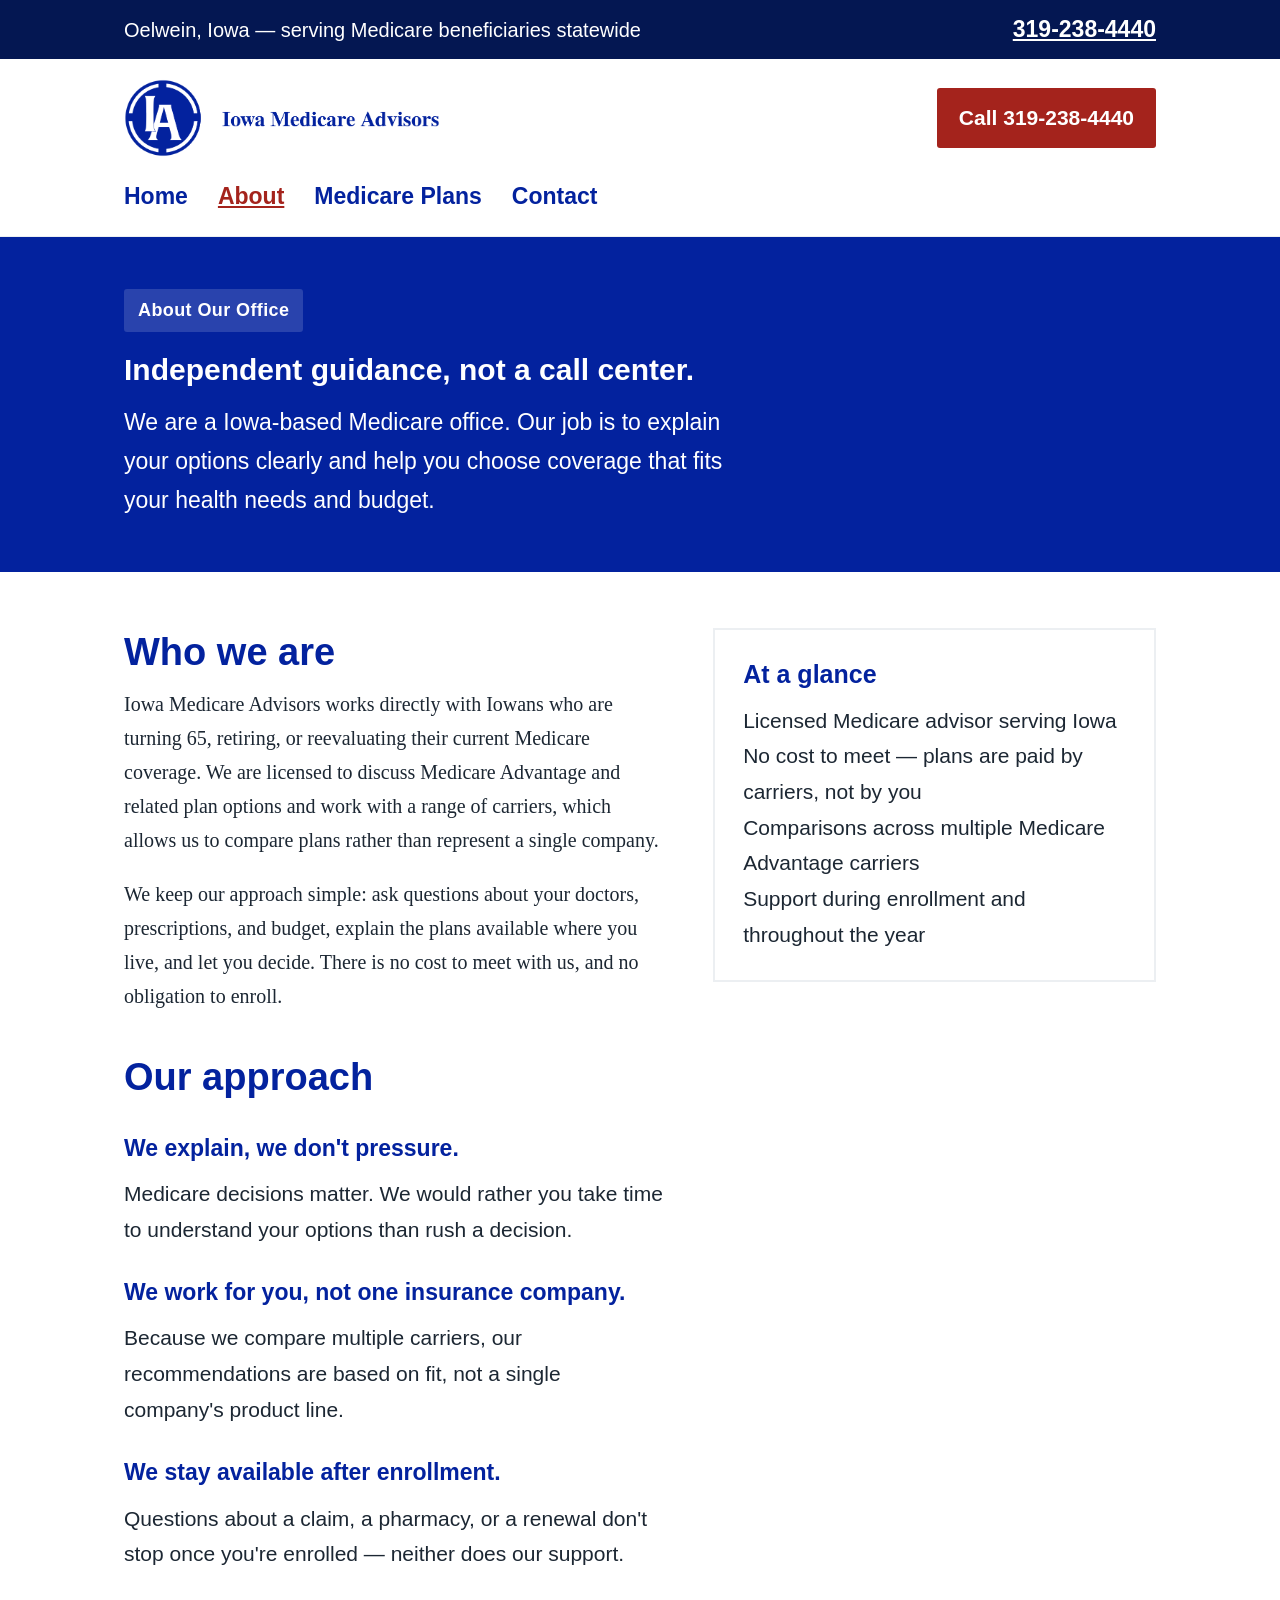
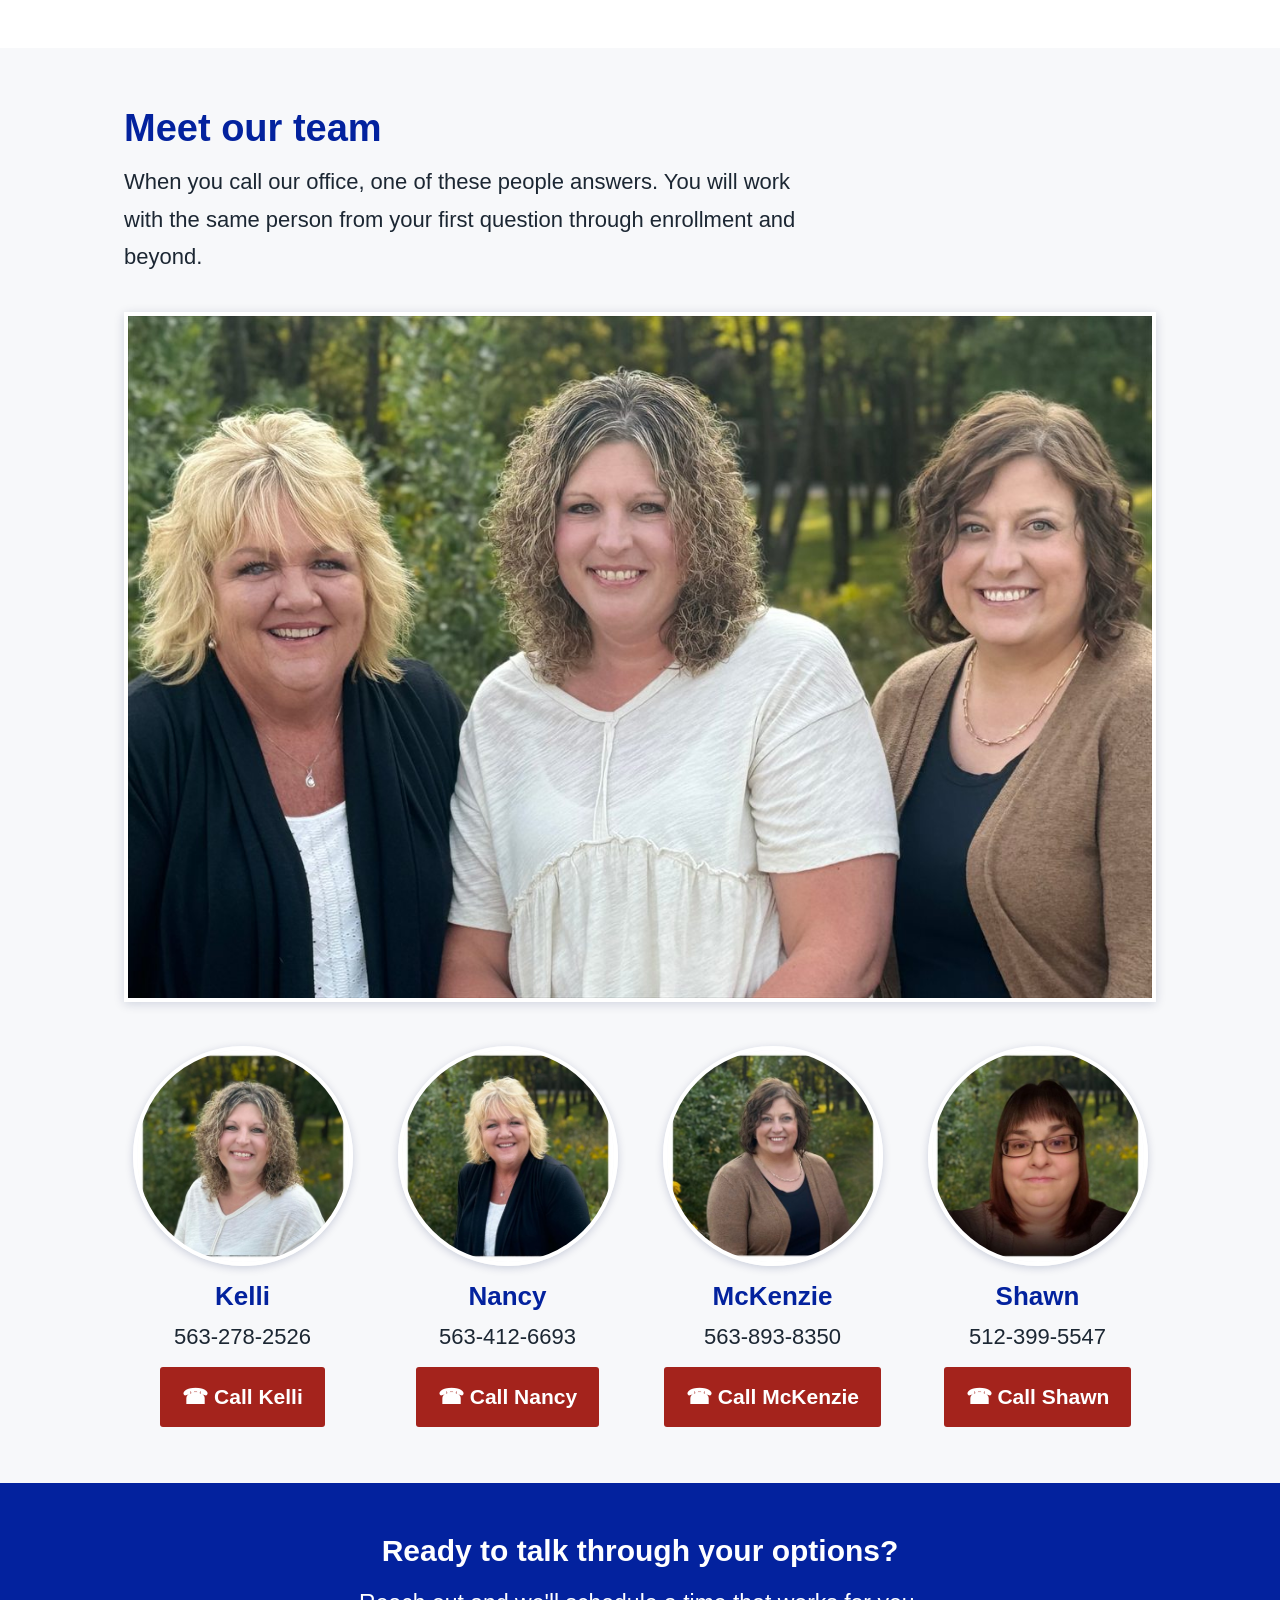
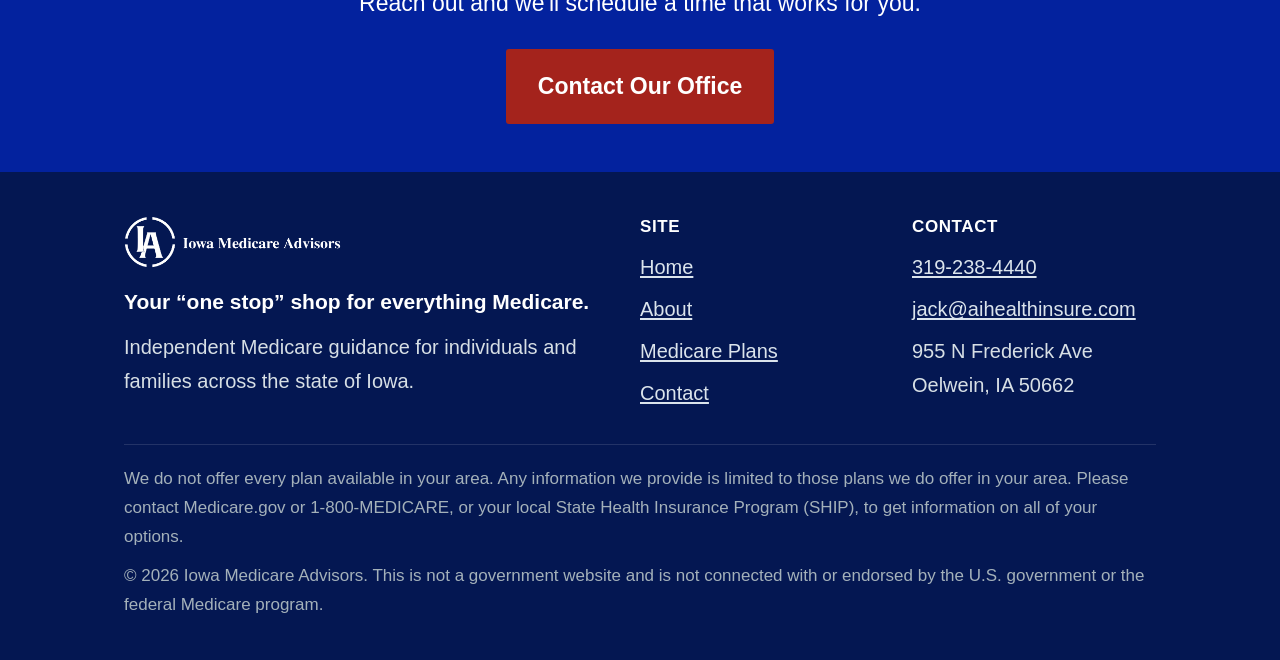
==== commit 3e4f081e: "Move team and about onto the homepage, trim team to four advisors A visitor landing on the homepage " ====
--- a/about.html
+++ b/about.html
@@ -89,26 +89,14 @@
       <li>
         <img src="images/team/team-mckenzie.jpg" alt="McKenzie" width="440" height="440" loading="lazy">
         <span class="team-name">McKenzie</span>
-        <span class="team-phone">319-238-4440</span>
-        <a class="team-call" href="tel:+13192384440"><span aria-hidden="true">&#9742;</span> Call McKenzie</a>
-      </li>
-      <li>
-        <img src="images/team/team-karissa.jpg" alt="Karissa" width="440" height="440" loading="lazy">
-        <span class="team-name">Karissa</span>
-        <span class="team-phone">515-375-1365</span>
-        <a class="team-call" href="tel:+15153751365"><span aria-hidden="true">&#9742;</span> Call Karissa</a>
+        <span class="team-phone">563-893-8350</span>
+        <a class="team-call" href="tel:+15638938350"><span aria-hidden="true">&#9742;</span> Call McKenzie</a>
       </li>
       <li>
         <img src="images/team/team-shawn.jpg" alt="Shawn" width="440" height="440" loading="lazy">
         <span class="team-name">Shawn</span>
         <span class="team-phone">512-399-5547</span>
         <a class="team-call" href="tel:+15123995547"><span aria-hidden="true">&#9742;</span> Call Shawn</a>
-      </li>
-      <li>
-        <img src="images/team/team-hannah.jpg" alt="Hannah" width="440" height="440" loading="lazy">
-        <span class="team-name">Hannah</span>
-        <span class="team-phone">515-523-4764</span>
-        <a class="team-call" href="tel:+15155234764"><span aria-hidden="true">&#9742;</span> Call Hannah</a>
       </li>
     </ul>
   </div>
--- a/css/style.css
+++ b/css/style.css
@@ -368,15 +368,16 @@
   margin-bottom: 44px;
 }
 
-/* Fixed 3 columns so six people split evenly into two rows —
-   an auto-fit grid orphans the sixth person on a row of her own. */
+/* Fixed column counts, not auto-fit: auto-fit picks a count based on
+   available width and can leave the last person orphaned on her own row.
+   Four across here matches the four advisors; 2x2 below 900px. */
 .team-grid {
   list-style: none;
   margin: 0;
   padding: 0;
   display: grid;
-  grid-template-columns: repeat(3, 1fr);
-  gap: 36px 32px;
+  grid-template-columns: repeat(4, 1fr);
+  gap: 36px 28px;
 }
 
 .team-grid li {
@@ -651,6 +652,9 @@
   .contact-grid {
     grid-template-columns: 1fr;
   }
+  .team-grid {
+    grid-template-columns: repeat(2, 1fr);
+  }
   footer.site-footer .foot-cols {
     grid-template-columns: 1fr 1fr;
   }
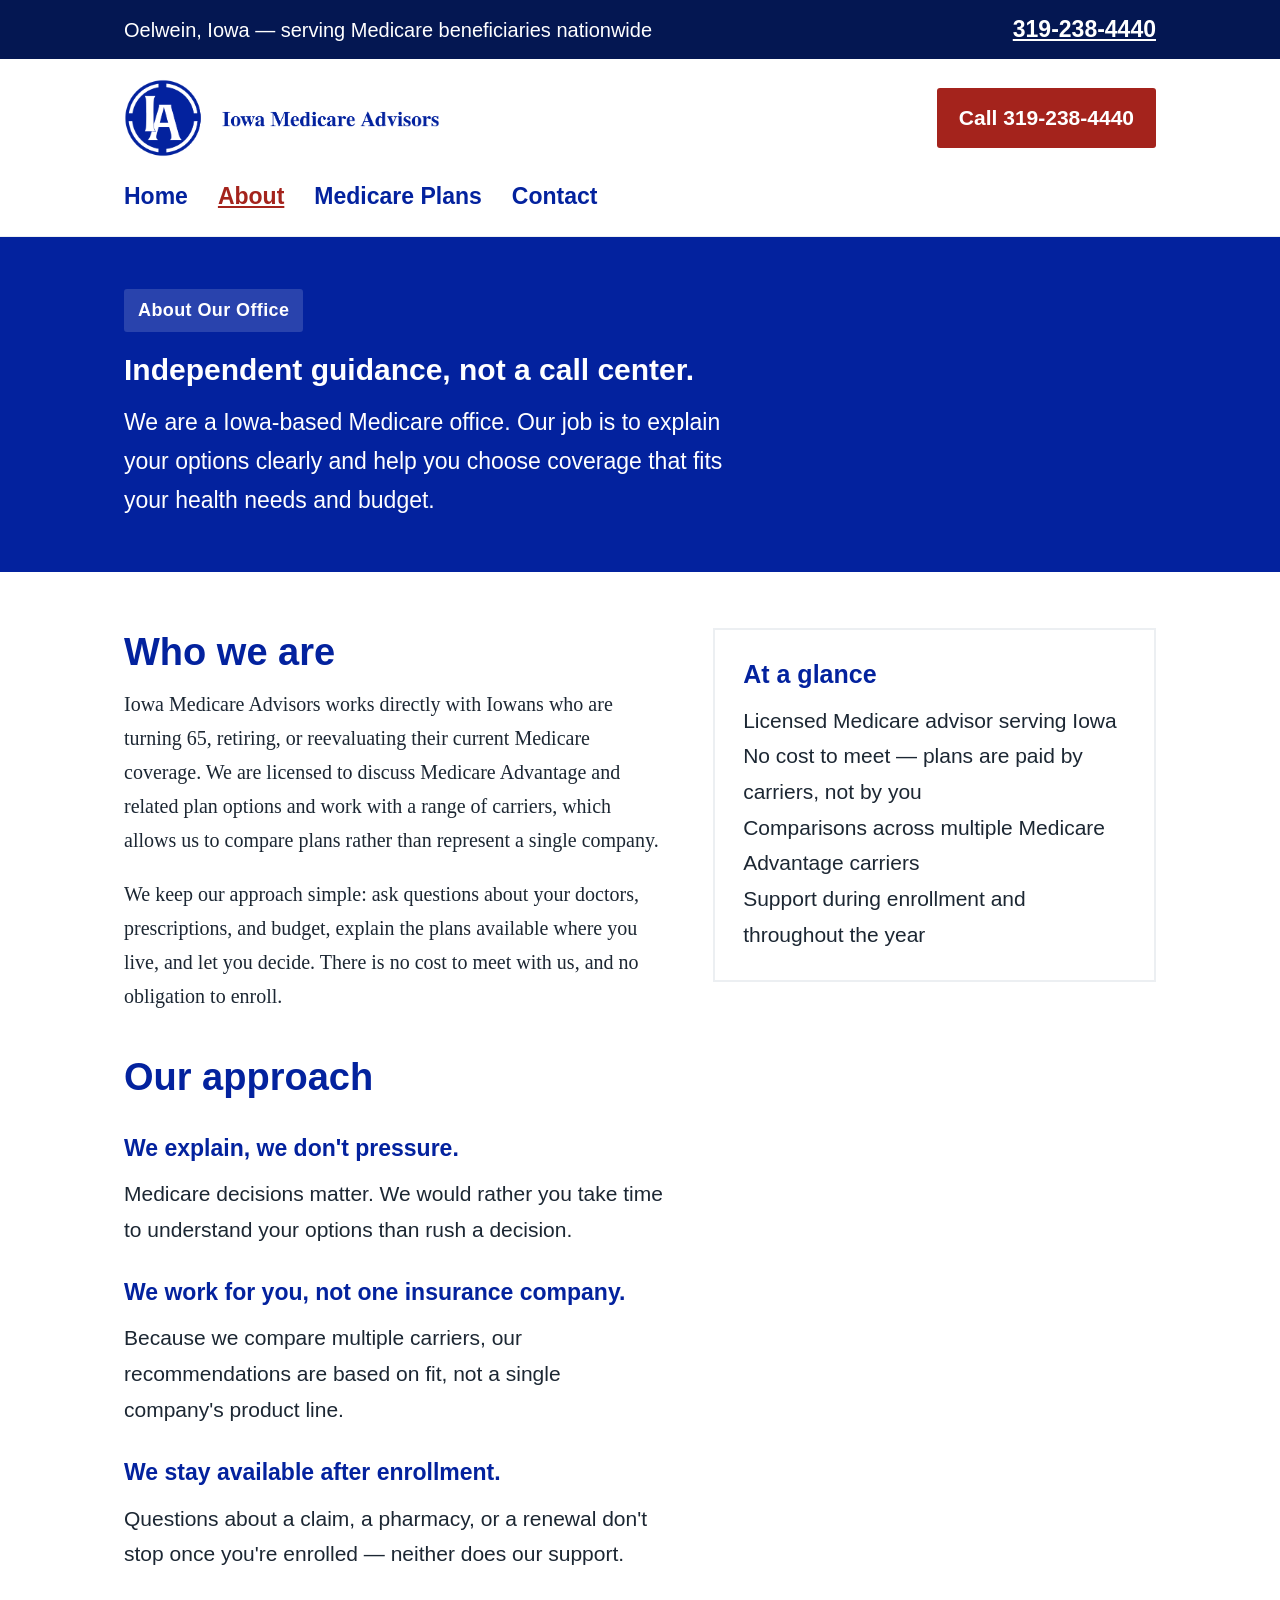
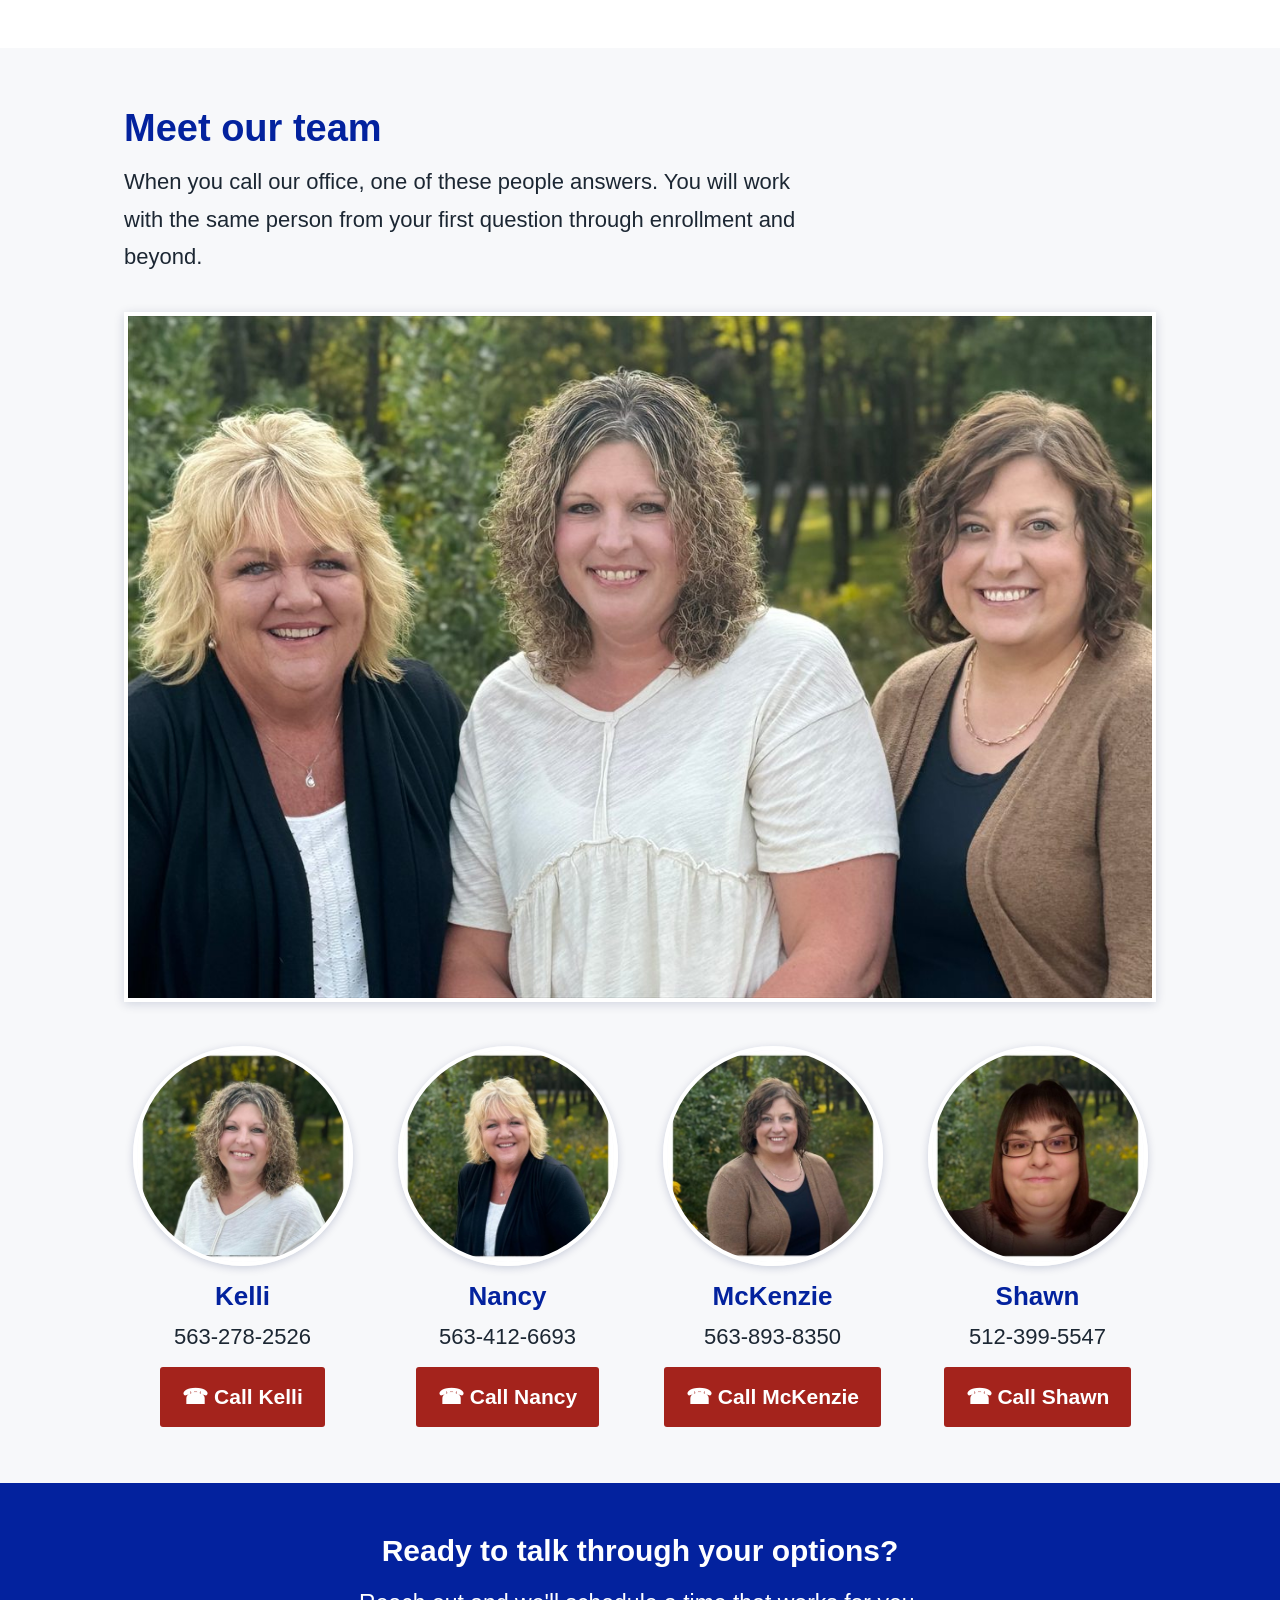
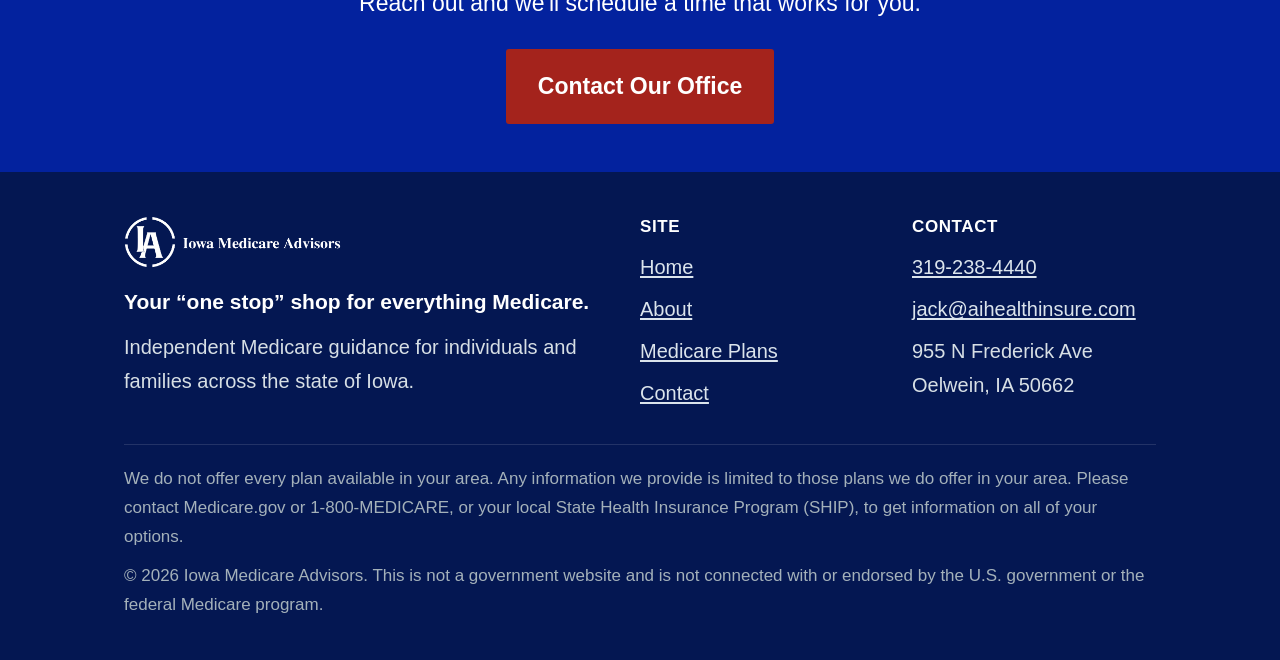
==== commit 0d4f3655: "Change top bar to nationwide service area Reads "Oelwein, Iowa — serving Medicare beneficiaries nati" ====
--- a/about.html
+++ b/about.html
@@ -13,7 +13,7 @@
 
 <div class="topbar">
   <div class="container">
-    <span>Oelwein, Iowa &mdash; serving Medicare beneficiaries statewide</span>
+    <span>Oelwein, Iowa &mdash; serving Medicare beneficiaries nationwide</span>
     <span><a href="tel:+13192384440">319-238-4440</a></span>
   </div>
 </div>
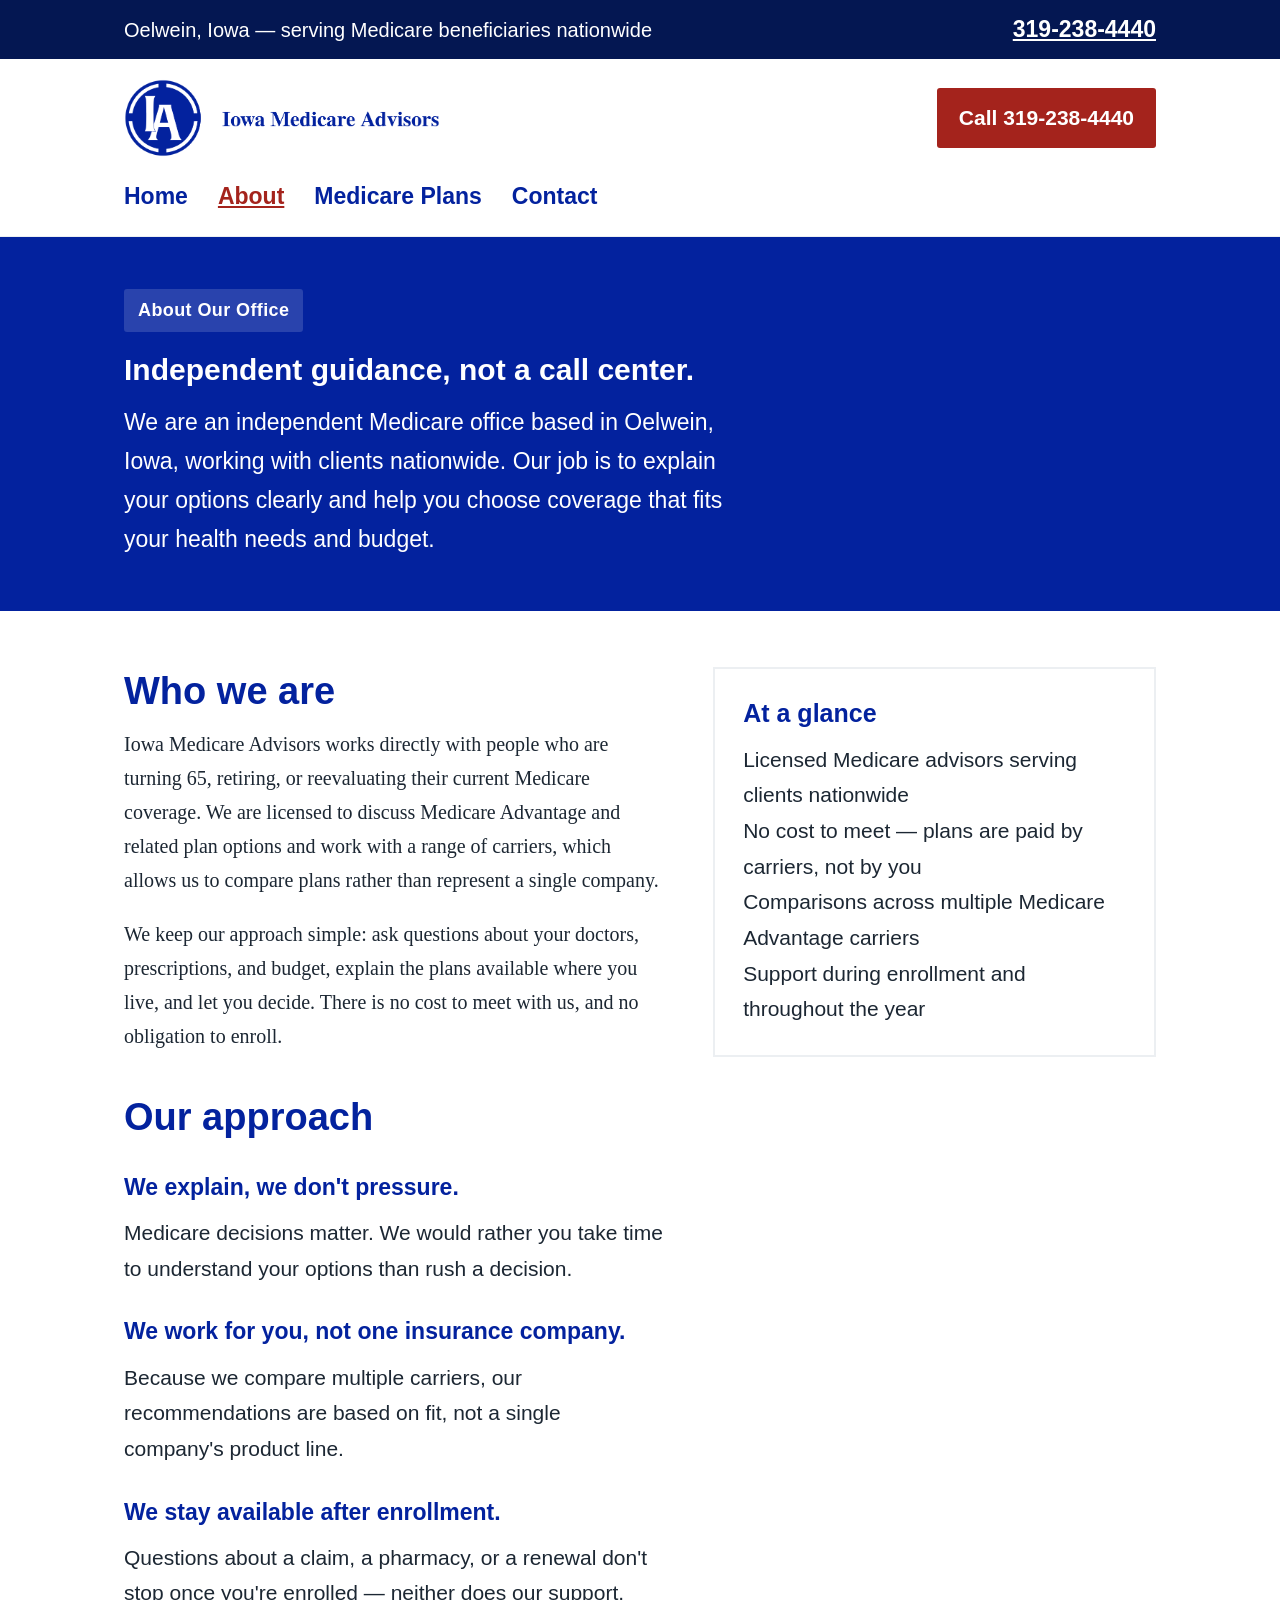
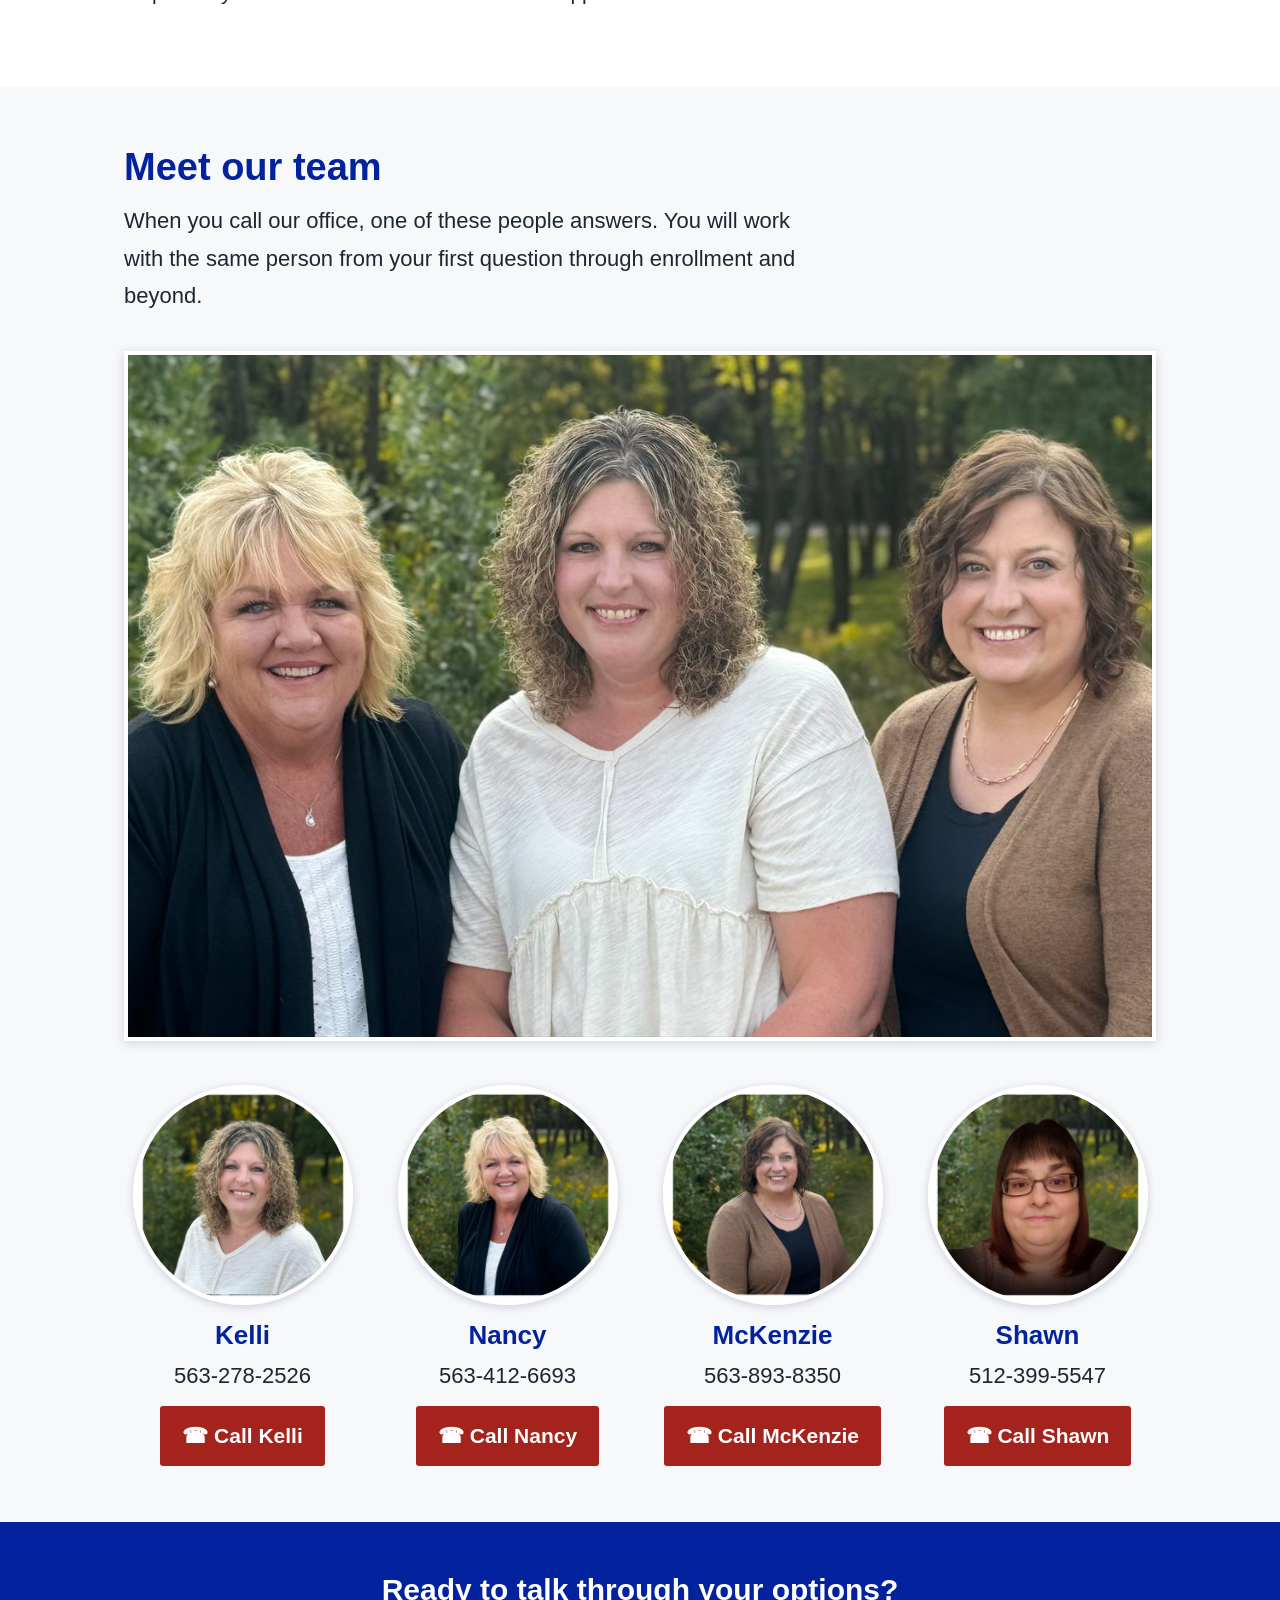
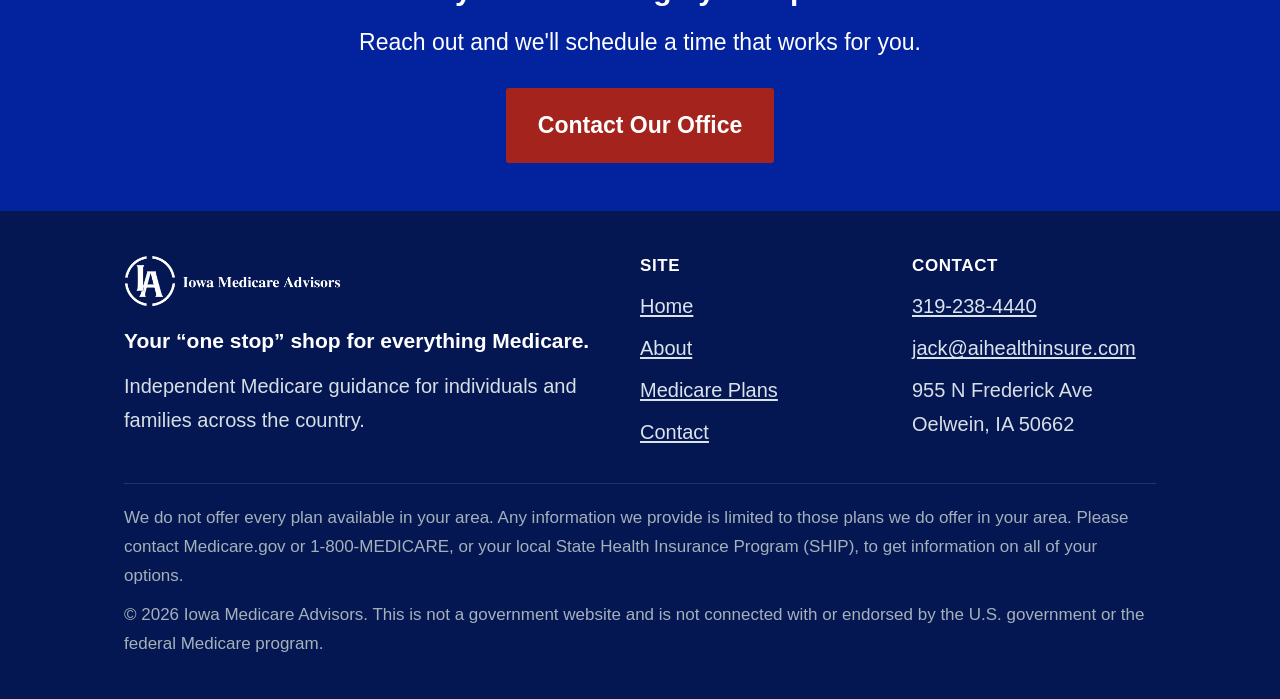
==== commit 84701b62: "Take service-area wording nationwide across the site Follows the top bar change so the rest of the s" ====
--- a/about.html
+++ b/about.html
@@ -4,7 +4,7 @@
 <meta charset="UTF-8">
 <meta name="viewport" content="width=device-width, initial-scale=1.0">
 <title>About | Iowa Medicare Advisors</title>
-<meta name="description" content="Learn about Iowa Medicare Advisors — independent, licensed Medicare guidance for Iowans.">
+<meta name="description" content="Learn about Iowa Medicare Advisors — independent, licensed Medicare guidance for people nationwide.">
 <link rel="stylesheet" href="css/style.css">
 <link rel="icon" type="image/png" href="images/logo-icon-blue.png">
 </head>
@@ -38,7 +38,7 @@
   <div class="container">
     <span class="badge">About Our Office</span>
     <h1>Independent guidance, not a call center.</h1>
-    <p>We are a Iowa-based Medicare office. Our job is to explain your options clearly and help you choose coverage that fits your health needs and budget.</p>
+    <p>We are an independent Medicare office based in Oelwein, Iowa, working with clients nationwide. Our job is to explain your options clearly and help you choose coverage that fits your health needs and budget.</p>
   </div>
 </section>
 
@@ -46,7 +46,7 @@
   <div class="container two-col">
     <div>
       <h2 class="section-title">Who we are</h2>
-      <p>Iowa Medicare Advisors works directly with Iowans who are turning 65, retiring, or reevaluating their current Medicare coverage. We are licensed to discuss Medicare Advantage and related plan options and work with a range of carriers, which allows us to compare plans rather than represent a single company.</p>
+      <p>Iowa Medicare Advisors works directly with people who are turning 65, retiring, or reevaluating their current Medicare coverage. We are licensed to discuss Medicare Advantage and related plan options and work with a range of carriers, which allows us to compare plans rather than represent a single company.</p>
       <p>We keep our approach simple: ask questions about your doctors, prescriptions, and budget, explain the plans available where you live, and let you decide. There is no cost to meet with us, and no obligation to enroll.</p>
       <h2 class="section-title" style="margin-top: 40px;">Our approach</h2>
       <dl class="faq">
@@ -60,7 +60,7 @@
     </div>
     <div class="card">
       <h3>At a glance</h3>
-      <p>Licensed Medicare advisor serving Iowa</p>
+      <p>Licensed Medicare advisors serving clients nationwide</p>
       <p>No cost to meet — plans are paid by carriers, not by you</p>
       <p>Comparisons across multiple Medicare Advantage carriers</p>
       <p>Support during enrollment and throughout the year</p>
@@ -116,7 +116,7 @@
       <div>
         <img src="images/logo-horizontal-white.png" alt="Iowa Medicare Advisors" class="footer-logo" width="1661" height="398">
         <p class="footer-tagline">Your &ldquo;one stop&rdquo; shop for everything Medicare.</p>
-        <p>Independent Medicare guidance for individuals and families across the state of Iowa.</p>
+        <p>Independent Medicare guidance for individuals and families across the country.</p>
       </div>
       <div>
         <h4>Site</h4>
